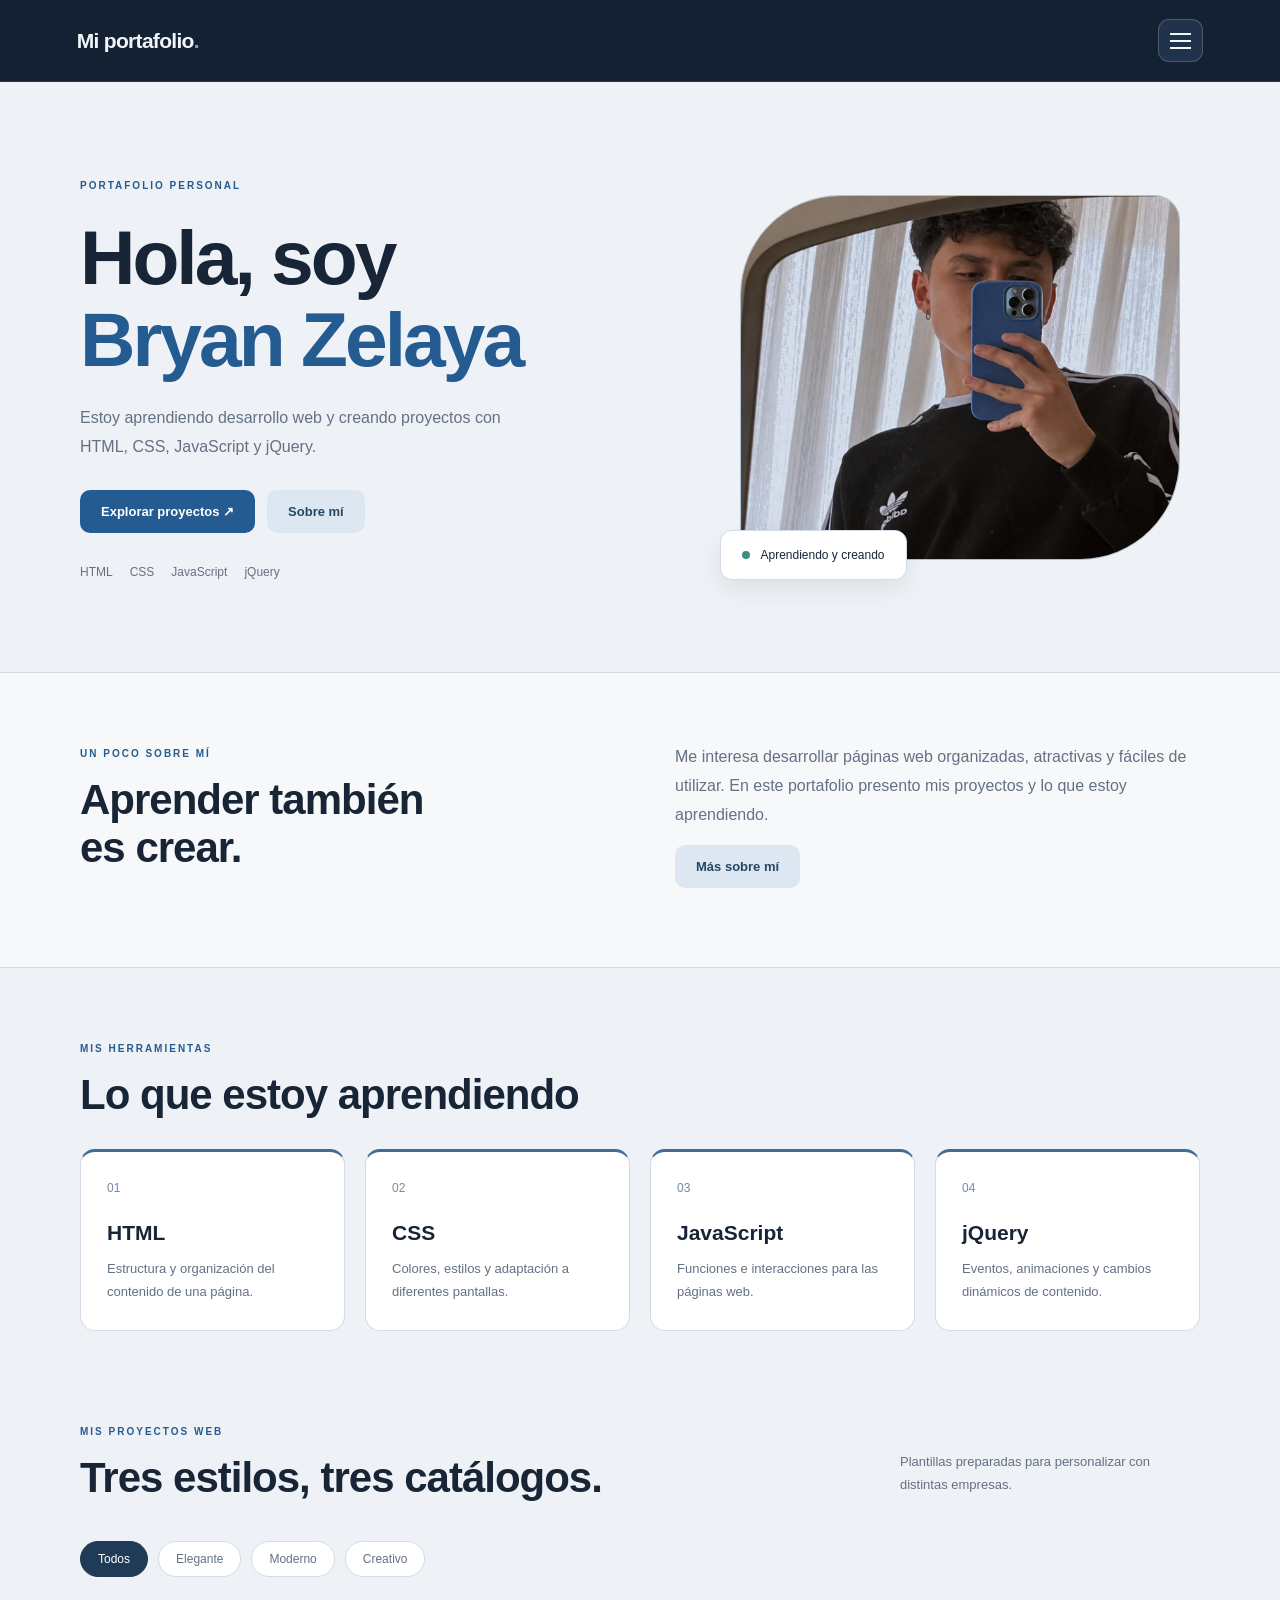
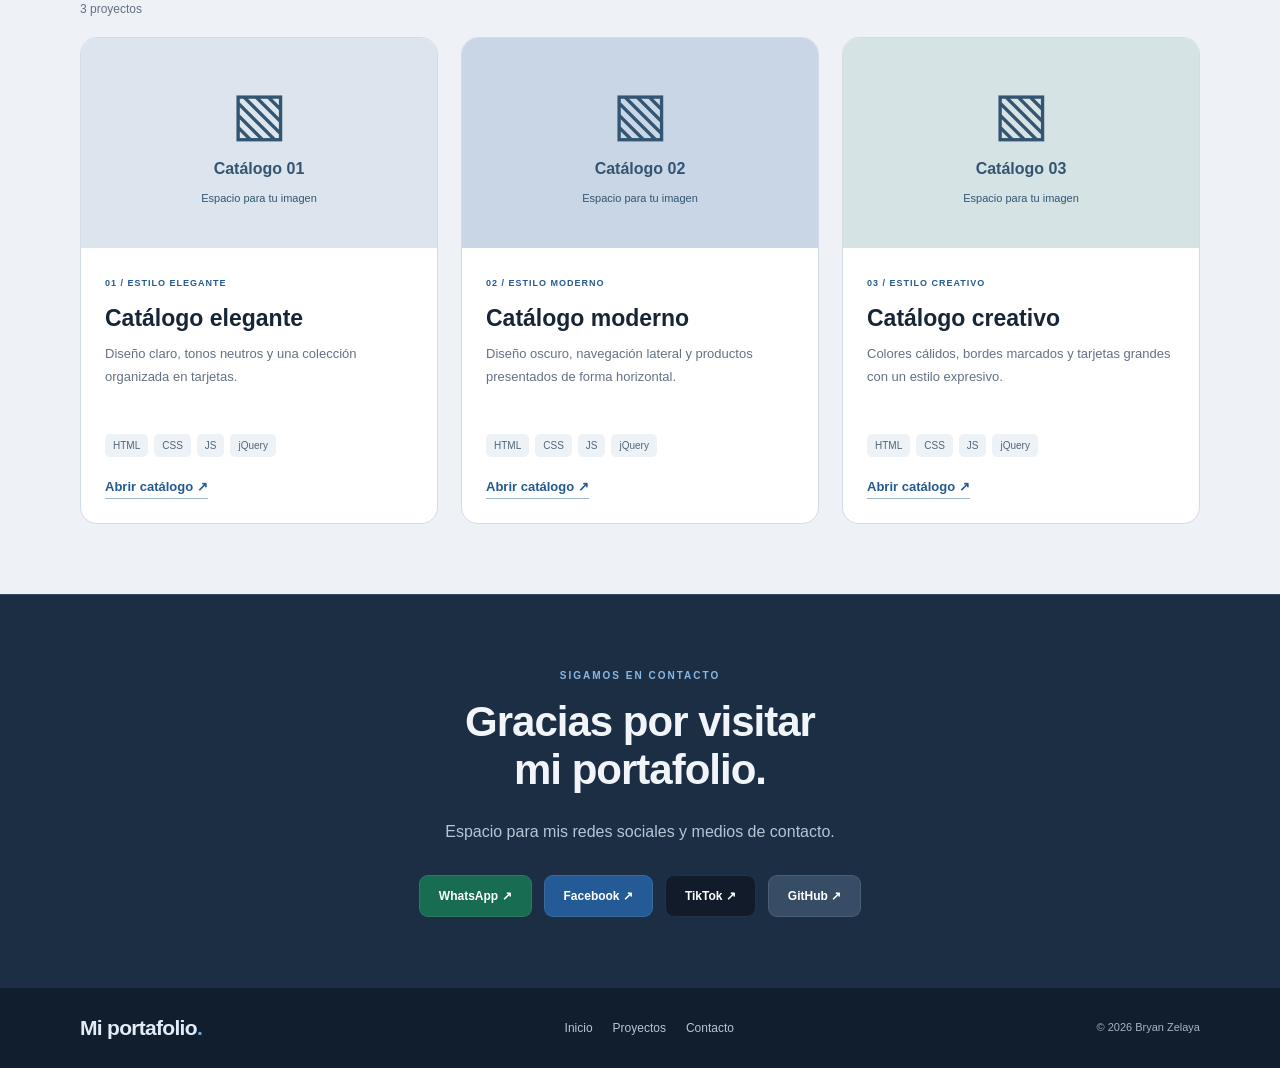
==== index.html @ aa8b9419 "Add files via upload" ====
<!DOCTYPE html>
<html lang="es">
<head>
  <meta charset="UTF-8">
  <meta name="viewport" content="width=device-width, initial-scale=1.0">
  <meta name="description" content="Portafolio personal y proyectos de desarrollo web">
  <title>Mi portafolio</title>

  <link rel="stylesheet" href="style.css">

  <script defer src="https://code.jquery.com/jquery-3.7.1.min.js"></script>
  <script defer src="script.js"></script>
</head>
<body>

  <header class="cabecera">
    <a href="#inicio" class="marca">Mi portafolio<span>.</span></a>

    <button
      id="boton-menu"
      class="boton-menu"
      type="button"
      aria-label="Abrir menú"
      aria-controls="menu"
      aria-expanded="false">
      <span></span>
      <span></span>
      <span></span>
    </button>

    <nav id="menu" class="menu" aria-label="Navegación principal">
      <a href="#inicio">Inicio</a>
      <a href="#sobre-mi">Sobre mí</a>
      <a href="#habilidades">Habilidades</a>
      <a href="#proyectos">Proyectos</a>
      <a href="#contacto">Contacto</a>
    </nav>
  </header>

  <main>

    <section id="inicio" class="contenedor portada">
      <div class="presentacion">
        <span class="etiqueta">PORTAFOLIO PERSONAL</span>

        <h1>Hola, soy<br><span>Bryan Zelaya</span></h1>

        <p>
          Estoy aprendiendo desarrollo web y creando proyectos
          con HTML, CSS, JavaScript y jQuery.
        </p>

        <div class="acciones">
          <a href="#proyectos" class="boton principal">
            Explorar proyectos ↗
          </a>
          <a href="#sobre-mi" class="boton secundario">
            Sobre mí
          </a>
        </div>

        <div class="tecnologias">
          <span>HTML</span>
          <span>CSS</span>
          <span>JavaScript</span>
          <span>jQuery</span>
        </div>
      </div>

      <div class="perfil">
        <div class="marco-foto">
          <img
            src="img/perfil.jpg"
            alt="Fotografía de presentación"
            data-respaldo="Tu fotografía">
        </div>

        <div class="nota-perfil">
          <span class="punto"></span>
          Aprendiendo y creando
        </div>
      </div>
    </section>

    <section id="sobre-mi" class="seccion franja">
      <div class="contenedor sobre-mi">
        <div>
          <span class="etiqueta">UN POCO SOBRE MÍ</span>
          <h2>Aprender también<br>es crear.</h2>
        </div>

        <div>
          <p>
            Me interesa desarrollar páginas web organizadas,
            atractivas y fáciles de utilizar. En este portafolio
            presento mis proyectos y lo que estoy aprendiendo.
          </p>

          <button
            id="boton-info"
            class="boton secundario"
            type="button"
            aria-controls="informacion-extra"
            aria-expanded="false">
            Más sobre mí
          </button>

          <div id="informacion-extra">
            <p>
              Mi objetivo es mejorar mis habilidades de programación,
              practicar con distintos diseños y aplicar mis conocimientos
              en proyectos que pueda seguir personalizando.
            </p>
          </div>
        </div>
      </div>
    </section>

    <section id="habilidades" class="contenedor seccion">
      <span class="etiqueta">MIS HERRAMIENTAS</span>
      <h2>Lo que estoy aprendiendo</h2>

      <div class="habilidades">
        <article class="habilidad">
          <span class="numero">01</span>
          <h3>HTML</h3>
          <p>Estructura y organización del contenido de una página.</p>
        </article>

        <article class="habilidad">
          <span class="numero">02</span>
          <h3>CSS</h3>
          <p>Colores, estilos y adaptación a diferentes pantallas.</p>
        </article>

        <article class="habilidad">
          <span class="numero">03</span>
          <h3>JavaScript</h3>
          <p>Funciones e interacciones para las páginas web.</p>
        </article>

        <article class="habilidad">
          <span class="numero">04</span>
          <h3>jQuery</h3>
          <p>Eventos, animaciones y cambios dinámicos de contenido.</p>
        </article>
      </div>
    </section>

    <section id="proyectos" class="contenedor seccion proyectos-seccion">
      <div class="titulo-proyectos">
        <div>
          <span class="etiqueta">MIS PROYECTOS WEB</span>
          <h2>Tres estilos, tres catálogos.</h2>
        </div>
        <p>
          Plantillas preparadas para personalizar con distintas empresas.
        </p>
      </div>

      <div class="filtros" role="group" aria-label="Filtrar proyectos">
        <button class="filtro activo" type="button"
          data-filtro="todos" aria-pressed="true">
          Todos
        </button>

        <button class="filtro" type="button"
          data-filtro="elegante" aria-pressed="false">
          Elegante
        </button>

        <button class="filtro" type="button"
          data-filtro="moderno" aria-pressed="false">
          Moderno
        </button>

        <button class="filtro" type="button"
          data-filtro="creativo" aria-pressed="false">
          Creativo
        </button>
      </div>

      <p id="contador" class="contador" aria-live="polite">
        3 proyectos
      </p>

      <div class="proyectos">

        <article class="proyecto"
          data-estilo="elegante" data-color="#eee4d7">

          <a href="catalogo1/index.html"
            class="imagen-proyecto tono-1"
            aria-label="Abrir catálogo 1, estilo elegante">
            <img
              src="img/catalogo1.jpg"
              alt="Vista previa del catálogo elegante"
              data-respaldo="Catálogo 01"
              loading="lazy">
          </a>

          <div class="proyecto-info">
            <span class="estado">01 / ESTILO ELEGANTE</span>
            <h3>Catálogo elegante</h3>

            <p>
              Diseño claro, tonos neutros y una colección
              organizada en tarjetas.
            </p>

            <div class="etiquetas-proyecto">
              <span>HTML</span>
              <span>CSS</span>
              <span>JS</span>
              <span>jQuery</span>
            </div>

            <a href="catalogo1/index.html" class="enlace-proyecto">
              Abrir catálogo ↗
            </a>
          </div>
        </article>

        <article class="proyecto"
          data-estilo="moderno" data-color="#e0e6f4">

          <a href="catalogo2/index.html"
            class="imagen-proyecto tono-2"
            aria-label="Abrir catálogo 2, estilo moderno">
            <img
              src="img/catalogo2.jpg"
              alt="Vista previa del catálogo moderno"
              data-respaldo="Catálogo 02"
              loading="lazy">
          </a>

          <div class="proyecto-info">
            <span class="estado">02 / ESTILO MODERNO</span>
            <h3>Catálogo moderno</h3>

            <p>
              Diseño oscuro, navegación lateral y productos
              presentados de forma horizontal.
            </p>

            <div class="etiquetas-proyecto">
              <span>HTML</span>
              <span>CSS</span>
              <span>JS</span>
              <span>jQuery</span>
            </div>

            <a href="catalogo2/index.html" class="enlace-proyecto">
              Abrir catálogo ↗
            </a>
          </div>
        </article>

        <article class="proyecto"
          data-estilo="creativo" data-color="#f4dfe7">

          <a href="catalogo3/index.html"
            class="imagen-proyecto tono-3"
            aria-label="Abrir catálogo 3, estilo creativo">
            <img
              src="img/catalogo3.jpg"
              alt="Vista previa del catálogo creativo"
              data-respaldo="Catálogo 03"
              loading="lazy">
          </a>

          <div class="proyecto-info">
            <span class="estado">03 / ESTILO CREATIVO</span>
            <h3>Catálogo creativo</h3>

            <p>
              Colores cálidos, bordes marcados y tarjetas
              grandes con un estilo expresivo.
            </p>

            <div class="etiquetas-proyecto">
              <span>HTML</span>
              <span>CSS</span>
              <span>JS</span>
              <span>jQuery</span>
            </div>

            <a href="catalogo3/index.html" class="enlace-proyecto">
              Abrir catálogo ↗
            </a>
          </div>
        </article>

      </div>
    </section>

    <section id="contacto" class="seccion contacto">
      <div class="contenedor">
        <span class="etiqueta">SIGAMOS EN CONTACTO</span>
        <h2>Gracias por visitar<br>mi portafolio.</h2>
        <p>Espacio para mis redes sociales y medios de contacto.</p>

        <div class="redes">
          <button class="red whatsapp" type="button" data-red="whatsapp">
            WhatsApp ↗
          </button>

          <button class="red facebook" type="button" data-red="facebook">
            Facebook ↗
          </button>

          <button class="red tiktok" type="button" data-red="tiktok">
            TikTok ↗
          </button>

          <button class="red github" type="button" data-red="github">
            GitHub ↗
          </button>
        </div>
      </div>
    </section>

  </main>

  <footer>
    <div class="contenedor footer-contenido">
      <a href="#inicio" class="marca">Mi portafolio<span>.</span></a>

      <nav class="footer-enlaces" aria-label="Navegación del pie de página">
        <a href="#inicio">Inicio</a>
        <a href="#proyectos">Proyectos</a>
        <a href="#contacto">Contacto</a>
      </nav>

      <p>© <span id="anio"></span> Bryan Zelaya</p>
    </div>
  </footer>

  <div id="aviso" class="aviso" role="status"></div>

</body>
</html>
---- style.css ----
:root {
  --fondo: #eef1f5;
  --texto: #182537;
  --suave: #647184;
  --principal: #245b91;
  --acento: #dde7f1;
  --borde: #d3dce6;
}

* {
  box-sizing: border-box;
}

[hidden] {
  display: none !important;
}

html {
  scroll-behavior: smooth;
  scroll-padding-top: 100px;
}

body {
  margin: 0;
  background-color: var(--fondo);
  color: var(--texto);
  font-family: Arial, Helvetica, sans-serif;
  transition: background-color 0.45s;
}

a {
  color: inherit;
  text-decoration: none;
}

button {
  font: inherit;
  cursor: pointer;
}

a:focus-visible,
button:focus-visible {
  outline: 3px solid #5c94c9;
  outline-offset: 5px;
}

.contenedor {
  width: min(1120px, 88%);
  margin: auto;
}

/* CABECERA */

.cabecera {
  position: sticky;
  top: 0;
  z-index: 20;
  display: flex;
  align-items: center;
  justify-content: space-between;
  padding: 19px 6%;
  border-bottom: 1px solid #ffffff18;
  background: #142133;
  color: #f1f5fa;
}

.marca {
  font-size: 21px;
  font-weight: 800;
  letter-spacing: -0.7px;
}

.marca span {
  color: #6ba6db;
}

.boton-menu {
  display: flex;
  flex-direction: column;
  justify-content: center;
  gap: 5px;
  width: 45px;
  height: 43px;
  padding: 11px;
  border: 1px solid #ffffff30;
  border-radius: 11px;
  background: #20334b;
}

.boton-menu span {
  width: 100%;
  height: 2px;
  background: #f1f5fa;
  transition: transform 0.2s, opacity 0.2s;
}

.boton-menu.abierto span:nth-child(1) {
  transform: translateY(7px) rotate(45deg);
}

.boton-menu.abierto span:nth-child(2) {
  opacity: 0;
}

.boton-menu.abierto span:nth-child(3) {
  transform: translateY(-7px) rotate(-45deg);
}

.menu {
  position: absolute;
  top: calc(100% + 8px);
  right: 6%;
  display: none;
  width: min(280px, 88vw);
  padding: 12px;
  border: 1px solid #34475e;
  border-radius: 15px;
  background: #192b41;
  box-shadow: 0 15px 35px #10203330;
}

.menu a {
  display: block;
  padding: 13px 15px;
  border-radius: 8px;
  color: #e4edf7;
  font-size: 14px;
}

.menu a:hover {
  background: #2a435f;
}

/* PRESENTACIÓN */

.portada {
  display: grid;
  grid-template-columns: 1.2fr 1fr;
  align-items: center;
  gap: 65px;
  min-height: 590px;
  padding-top: 70px;
  padding-bottom: 70px;
}

.etiqueta {
  color: var(--principal);
  font-size: 10px;
  font-weight: bold;
  letter-spacing: 2px;
}

h1 {
  margin: 24px 0;
  font-size: clamp(46px, 6vw, 78px);
  line-height: 1.06;
  letter-spacing: -3px;
}

h1 span {
  color: var(--principal);
}

h2 {
  margin: 15px 0 24px;
  font-size: clamp(29px, 3.5vw, 42px);
  line-height: 1.15;
  letter-spacing: -1px;
}

p {
  color: var(--suave);
  line-height: 1.8;
}

.presentacion > p {
  max-width: 440px;
  margin-bottom: 28px;
}

.acciones {
  display: flex;
  flex-wrap: wrap;
  gap: 12px;
}

.boton {
  display: inline-flex;
  justify-content: center;
  padding: 14px 21px;
  border: 0;
  border-radius: 10px;
  font-size: 13px;
  font-weight: bold;
  transition: transform 0.2s, background-color 0.2s;
}

.boton:hover {
  transform: translateY(-3px);
}

.principal {
  background: var(--principal);
  color: white;
}

.principal:hover {
  background: #194976;
}

.secundario {
  background: var(--acento);
  color: #244765;
}

.secundario:hover {
  background: #ccdbea;
}

.tecnologias {
  display: flex;
  flex-wrap: wrap;
  gap: 17px;
  margin-top: 32px;
  color: var(--suave);
  font-size: 12px;
}

.perfil {
  position: relative;
  padding: 20px;
}

.marco-foto {
  height: 365px;
  overflow: hidden;
  border: 1px solid #aebfd0;
  border-radius: 100px 25px 100px 25px;
  background: linear-gradient(145deg, #233b56, #426b8d);
}

.marco-foto > img {
  display: block;
  width: 100%;
  height: 100%;
  object-fit: cover;
}

.reemplazo-imagen {
  display: flex;
  flex-direction: column;
  align-items: center;
  justify-content: center;
  gap: 12px;
  width: 100%;
  height: 100%;
  padding: 25px;
  color: #335571;
  text-align: center;
}

.marco-foto .reemplazo-imagen {
  color: #e5eff9;
}

.reemplazo-imagen > span {
  font-size: 60px;
}

.reemplazo-imagen small {
  font-size: 11px;
  line-height: 1.6;
}

.nota-perfil {
  position: absolute;
  bottom: 0;
  left: 0;
  display: flex;
  align-items: center;
  gap: 10px;
  padding: 17px 21px;
  border: 1px solid var(--borde);
  border-radius: 12px;
  background: white;
  box-shadow: 0 10px 25px #14213312;
  font-size: 12px;
}

.punto {
  width: 8px;
  height: 8px;
  border-radius: 50%;
  background: #3d8d80;
}

/* SOBRE MÍ */

.seccion {
  padding-top: 70px;
  padding-bottom: 70px;
}

.franja {
  border-top: 1px solid var(--borde);
  border-bottom: 1px solid var(--borde);
  background: #ffffff90;
}

.sobre-mi {
  display: grid;
  grid-template-columns: 1fr 1fr;
  gap: 70px;
}

.sobre-mi p {
  margin-top: 0;
}

#informacion-extra {
  display: none;
}

/* HABILIDADES */

.habilidades {
  display: grid;
  grid-template-columns: repeat(4, minmax(0, 1fr));
  gap: 20px;
  margin-top: 30px;
}

.habilidad {
  padding: 26px;
  border: 1px solid var(--borde);
  border-top: 3px solid #426c92;
  border-radius: 15px;
  background: white;
}

.numero {
  color: #728ba3;
  font-size: 12px;
}

.habilidad h3 {
  margin: 25px 0 12px;
  font-size: 21px;
}

.habilidad p {
  margin: 0;
  font-size: 13px;
}

/* PROYECTOS */

.proyectos-seccion {
  padding-top: 20px;
}

.titulo-proyectos {
  display: flex;
  align-items: center;
  justify-content: space-between;
  gap: 25px;
}

.titulo-proyectos > p {
  max-width: 300px;
  font-size: 13px;
}

.filtros {
  display: flex;
  flex-wrap: wrap;
  gap: 10px;
  margin-top: 15px;
}

.filtro {
  padding: 10px 17px;
  border: 1px solid var(--borde);
  border-radius: 25px;
  background: white;
  color: var(--suave);
  font-size: 12px;
}

.filtro.activo {
  border-color: #203b57;
  background: #203b57;
  color: white;
}

.contador {
  margin: 22px 0 16px;
  font-size: 12px;
}

.proyectos {
  display: grid;
  grid-template-columns: repeat(3, minmax(0, 1fr));
  gap: 23px;
}

.proyecto {
  overflow: hidden;
  border: 1px solid var(--borde);
  border-radius: 17px;
  background: white;
  transition: transform 0.25s, box-shadow 0.25s;
}

.proyecto:hover,
.proyecto:focus-within {
  transform: translateY(-6px);
  box-shadow: 0 15px 30px #14213318;
}

.imagen-proyecto {
  display: block;
  height: 210px;
  overflow: hidden;
}

.imagen-proyecto > img {
  display: block;
  width: 100%;
  height: 100%;
  object-fit: cover;
  transition: transform 0.3s;
}

.imagen-proyecto:hover > img {
  transform: scale(1.04);
}

.tono-1 {
  background: #dce5ed;
}

.tono-2 {
  background: #c8d6e6;
}

.tono-3 {
  background: #d5e3e5;
}

.proyecto-info {
  padding: 24px;
}

.estado {
  color: var(--principal);
  font-size: 9px;
  font-weight: bold;
  letter-spacing: 1px;
}

.proyecto h3 {
  margin: 15px 0 10px;
  font-size: 23px;
}

.proyecto-info > p {
  min-height: 72px;
  margin: 0;
  font-size: 13px;
}

.etiquetas-proyecto {
  display: flex;
  flex-wrap: wrap;
  gap: 6px;
  margin: 20px 0;
}

.etiquetas-proyecto span {
  padding: 6px 8px;
  border-radius: 5px;
  background: #edf2f7;
  color: #50677d;
  font-size: 10px;
}

.enlace-proyecto {
  display: inline-block;
  padding-bottom: 4px;
  border-bottom: 1px solid #9cb7cf;
  color: var(--principal);
  font-size: 13px;
  font-weight: bold;
}

/* CONTACTO */

.contacto {
  border-top: 1px solid #34485f;
  background: #1b2e44;
  color: #f1f5fa;
  text-align: center;
}

.contacto .etiqueta {
  color: #8ab8e3;
}

.contacto p {
  color: #b6c5d5;
}

.redes {
  display: flex;
  flex-wrap: wrap;
  justify-content: center;
  gap: 12px;
  margin-top: 28px;
}

.red {
  padding: 13px 19px;
  border: 1px solid #ffffff18;
  border-radius: 9px;
  color: white;
  font-size: 12px;
  font-weight: bold;
  transition: transform 0.2s, filter 0.2s;
}

.red:hover {
  transform: translateY(-3px);
  filter: brightness(1.15);
}

.whatsapp {
  background: #176c52;
}

.facebook {
  background: #245a96;
}

.tiktok {
  background: #111b29;
}

.github {
  background: #374d65;
}

/* FOOTER */

footer {
  padding: 28px 0;
  border-top: 1px solid #ffffff12;
  background: #111e2e;
  color: #e3ecf6;
}

.footer-contenido {
  display: flex;
  align-items: center;
  justify-content: space-between;
  gap: 25px;
}

.footer-enlaces {
  display: flex;
  flex-wrap: wrap;
  gap: 20px;
  color: #b6c5d5;
  font-size: 12px;
}

footer p {
  margin: 0;
  color: #a4b5c8;
  font-size: 11px;
}

/* AVISOS */

.aviso {
  position: fixed;
  bottom: 25px;
  left: 50%;
  z-index: 40;
  display: none;
  width: max-content;
  max-width: 90%;
  padding: 16px 22px;
  border: 1px solid #49647f;
  border-radius: 12px;
  background: #192e45;
  color: white;
  font-size: 13px;
  text-align: center;
  transform: translateX(-50%);
}

/* ADAPTACIÓN A PANTALLAS */

@media (max-width: 900px) {
  .portada {
    gap: 25px;
  }

  .habilidades,
  .proyectos {
    grid-template-columns: repeat(2, minmax(0, 1fr));
  }

  .sobre-mi {
    gap: 35px;
  }

  .footer-contenido {
    flex-wrap: wrap;
  }
}

@media (max-width: 600px) {
  .portada,
  .sobre-mi,
  .proyectos {
    grid-template-columns: 1fr;
  }

  .portada {
    padding-top: 45px;
    padding-bottom: 45px;
    gap: 35px;
  }

  h1 {
    letter-spacing: -2px;
  }

  .perfil {
    width: 100%;
    max-width: 400px;
    margin: auto;
  }

  .marco-foto {
    height: 320px;
  }

  .seccion {
    padding-top: 45px;
    padding-bottom: 45px;
  }

  .titulo-proyectos {
    display: block;
  }

  .habilidades {
    gap: 12px;
  }

  .habilidad {
    padding: 20px;
  }

  .footer-contenido {
    flex-direction: column;
    text-align: center;
  }
}

@media (prefers-reduced-motion: reduce) {
  html {
    scroll-behavior: auto;
  }

  * {
    transition: none !important;
  }
}
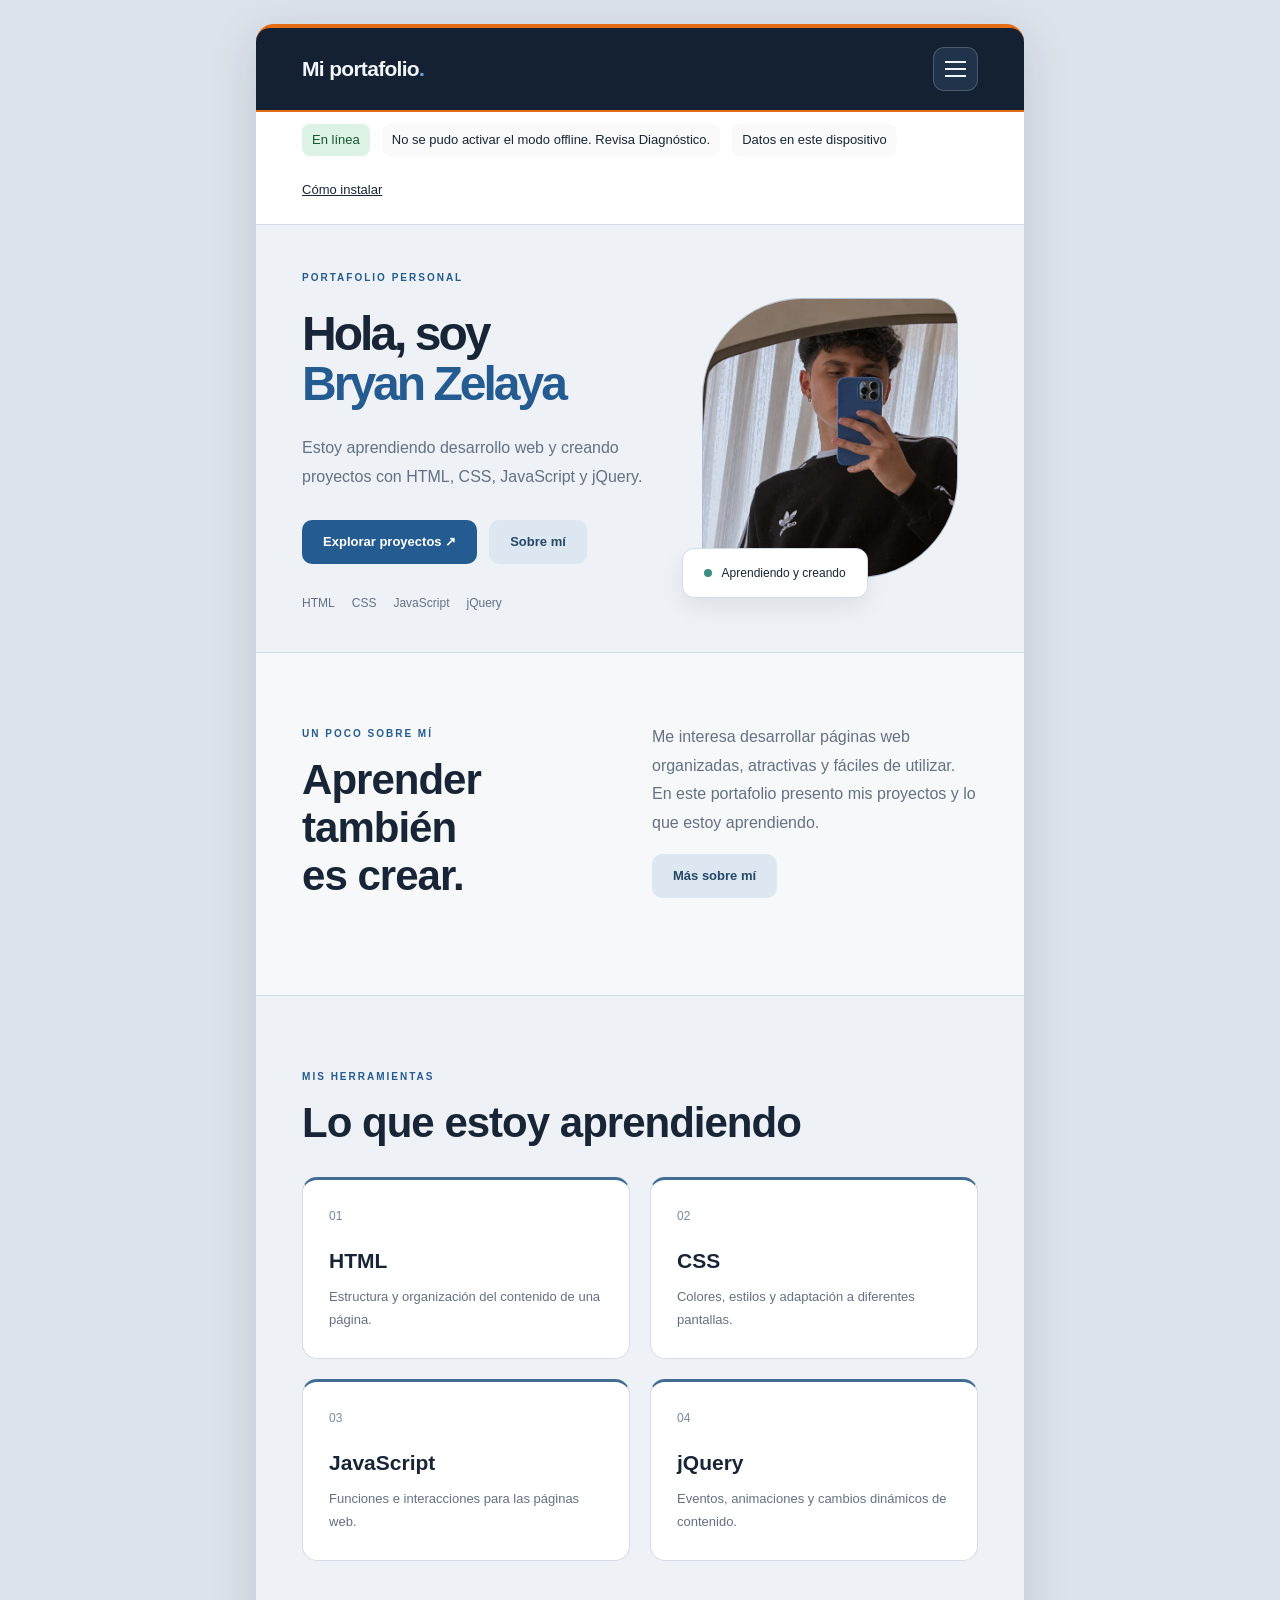
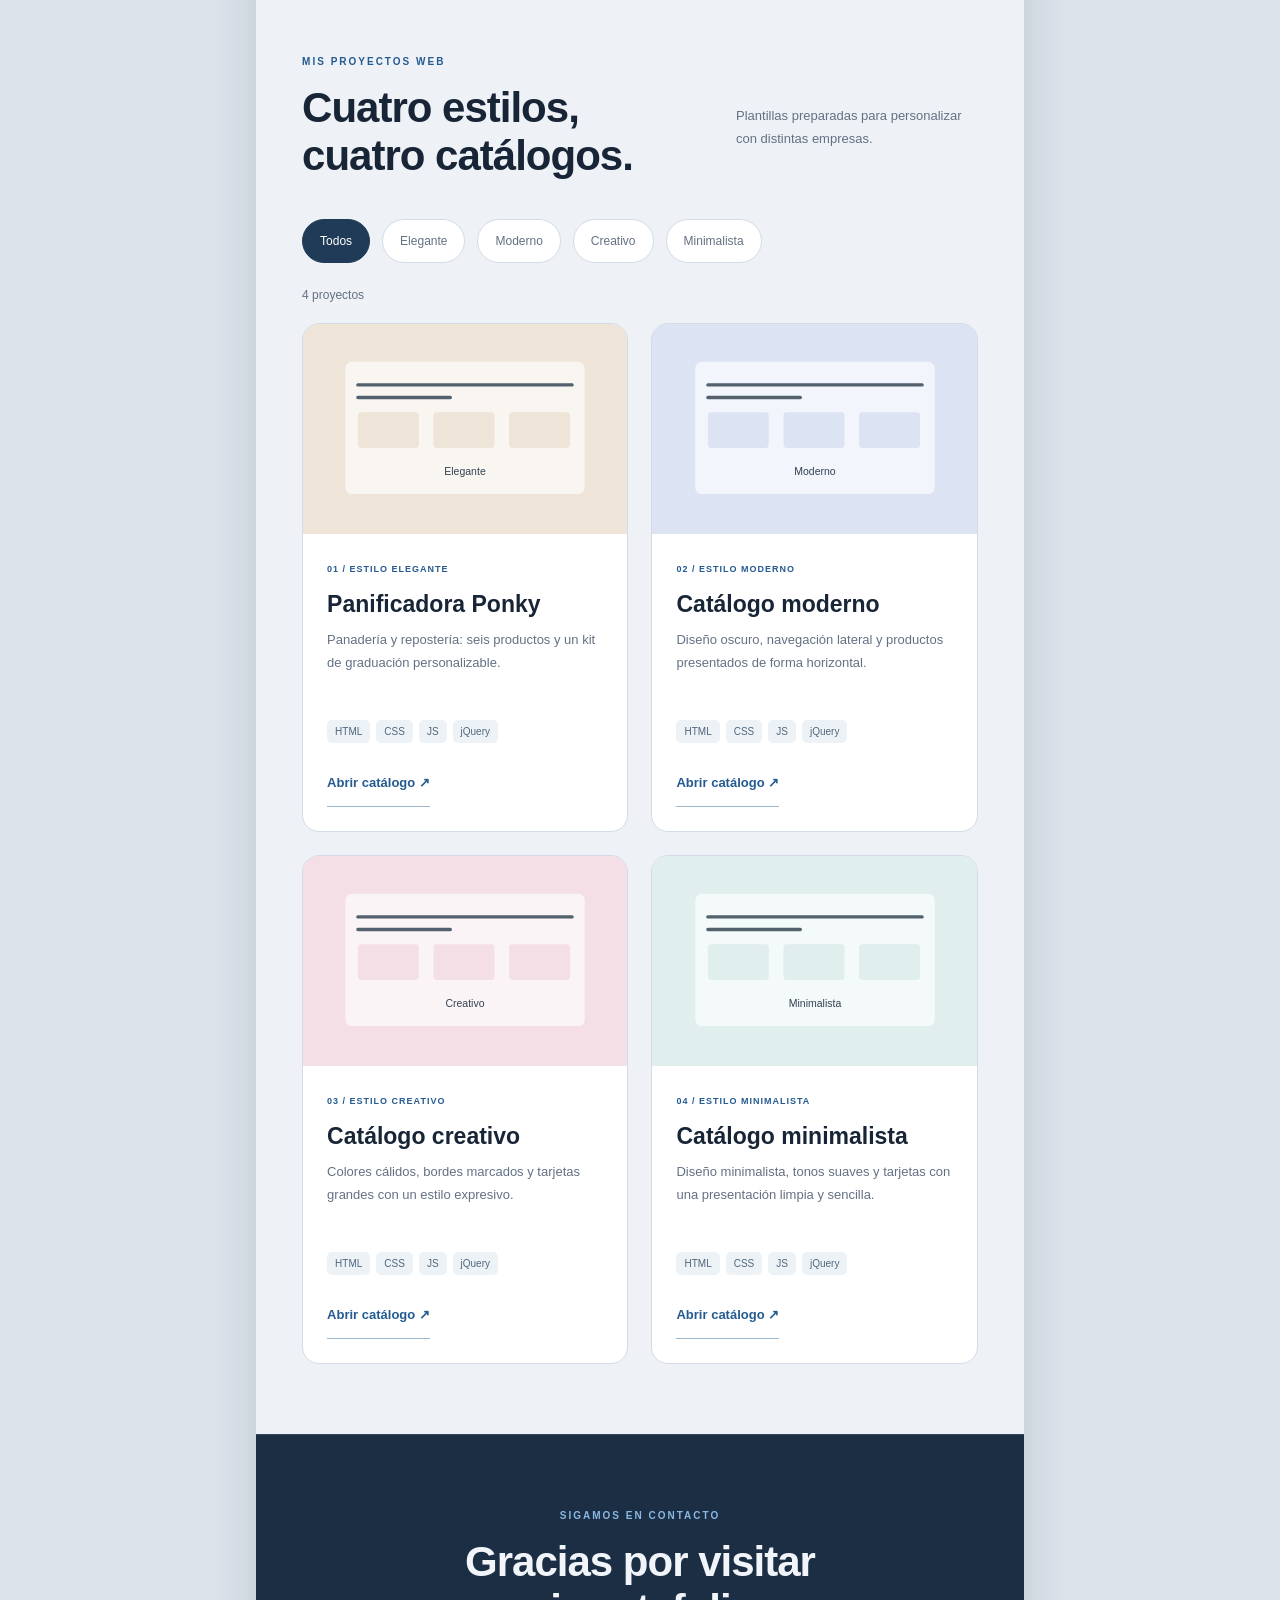
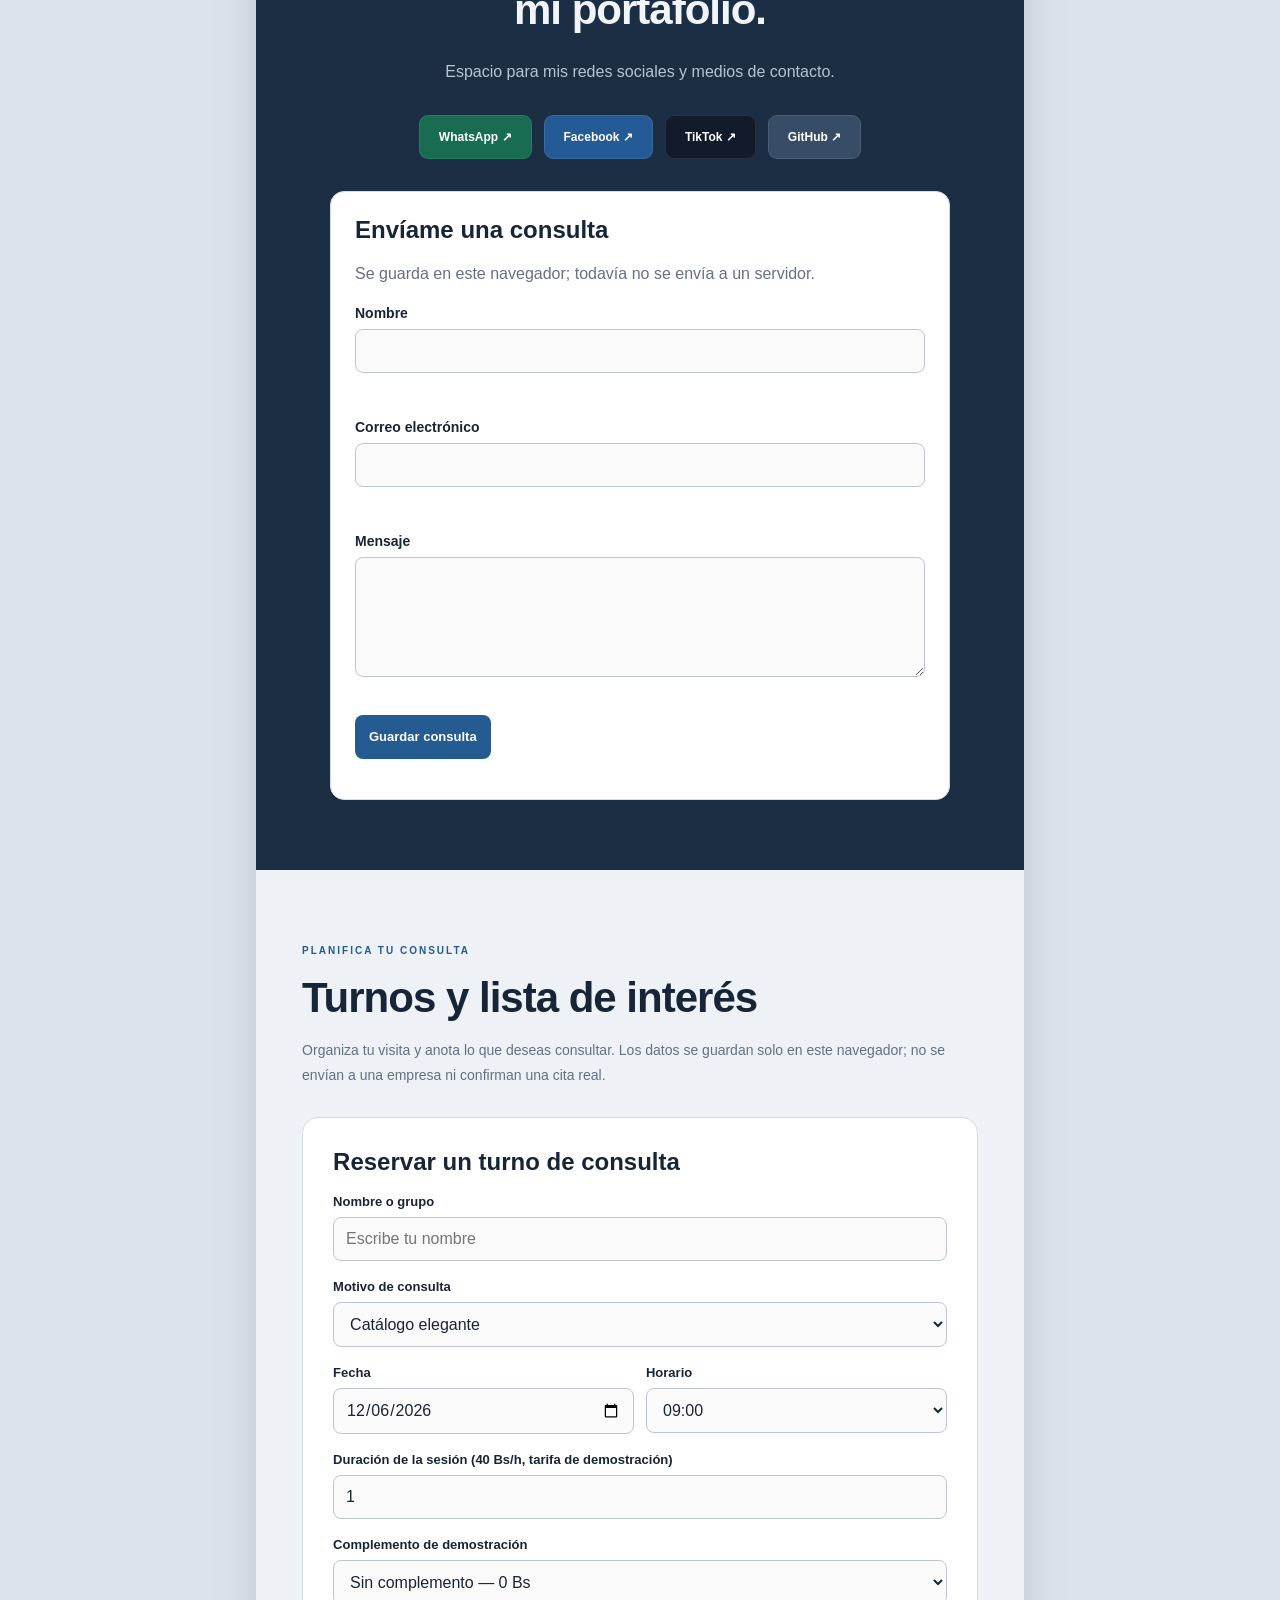
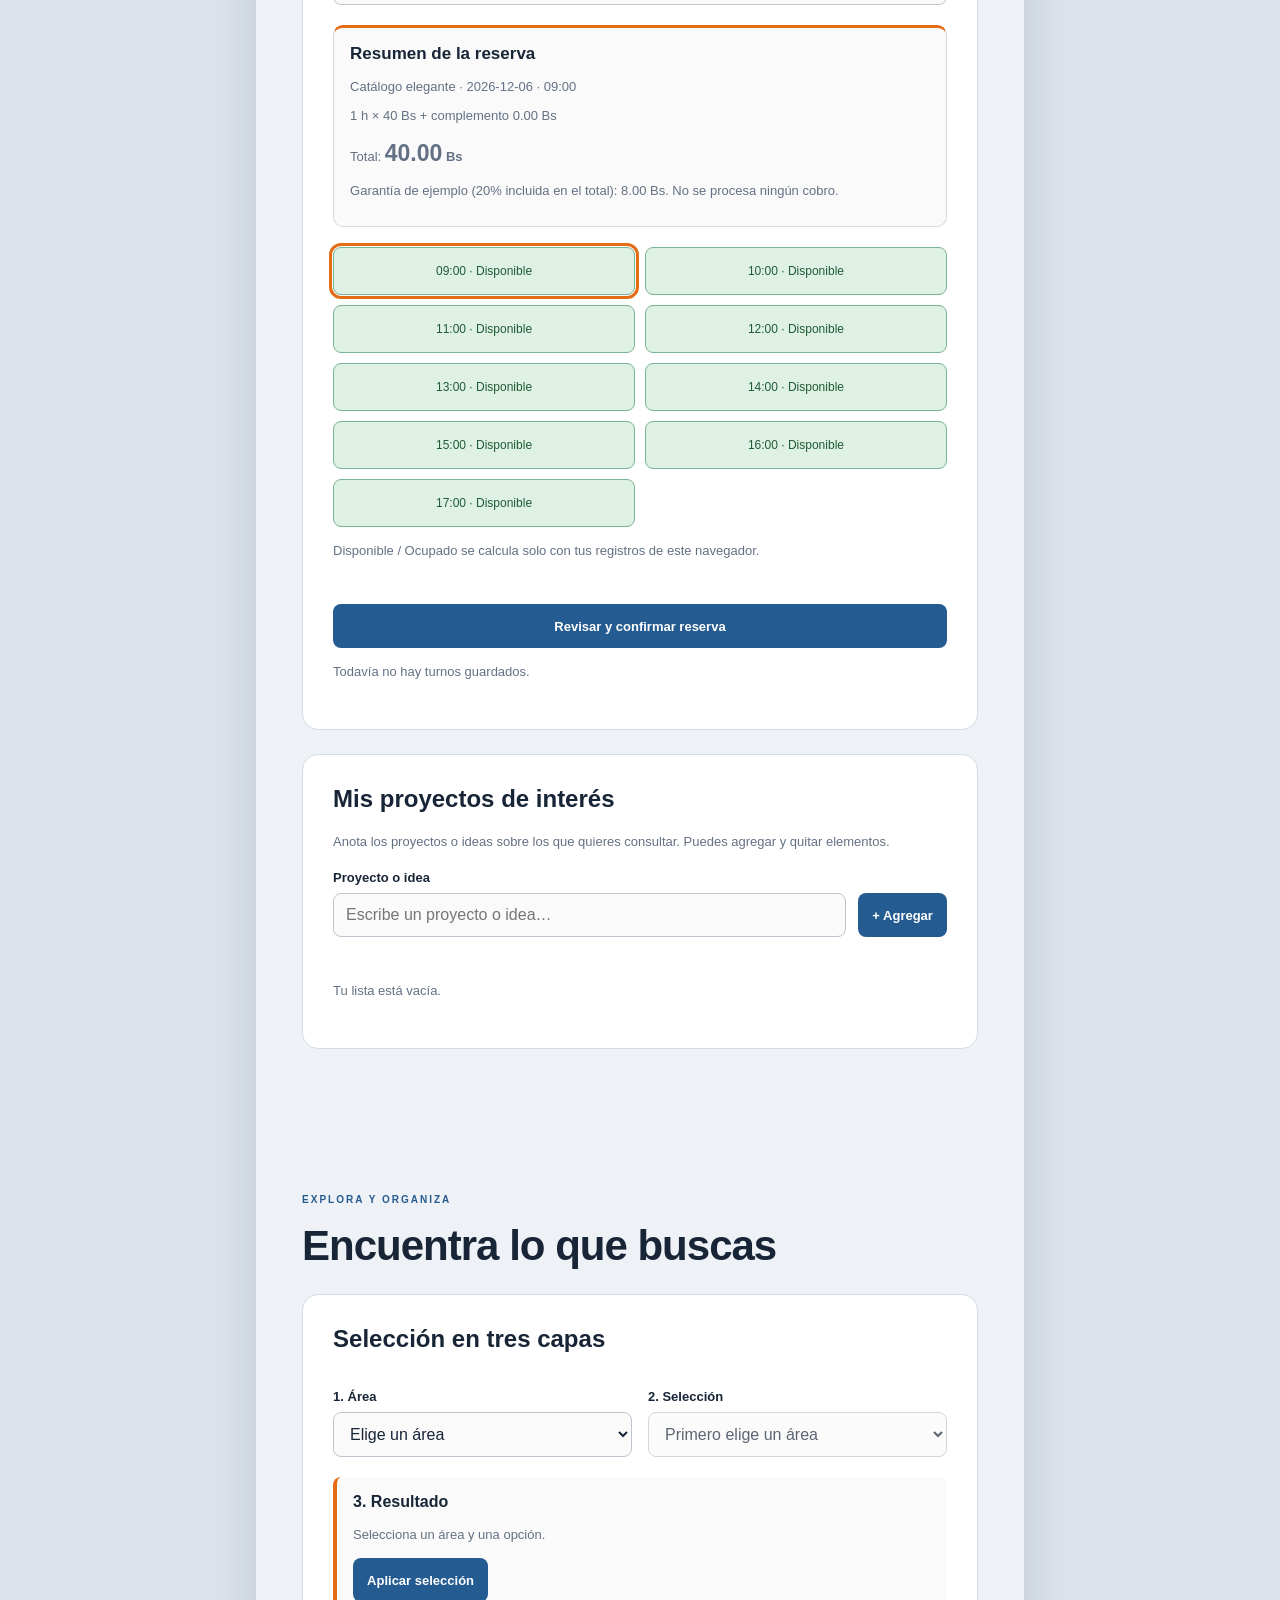
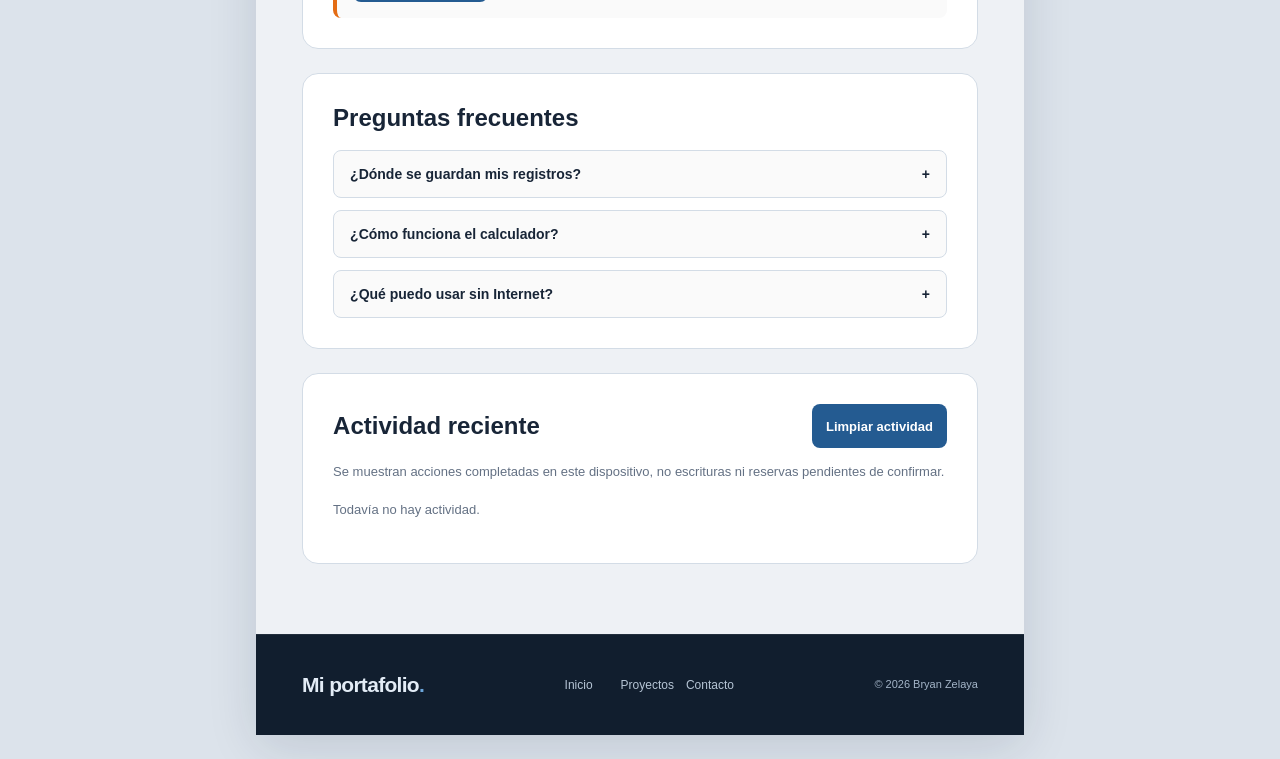
==== commit 80084ba2: "Add files via upload" ====
--- a/index.html
+++ b/index.html
@@ -1,342 +1,407 @@
-<!DOCTYPE html>
-<html lang="es">
-<head>
-  <meta charset="UTF-8">
-  <meta name="viewport" content="width=device-width, initial-scale=1.0">
-  <meta name="description" content="Portafolio personal y proyectos de desarrollo web">
-  <title>Mi portafolio</title>
-
-  <link rel="stylesheet" href="style.css">
-
-  <script defer src="https://code.jquery.com/jquery-3.7.1.min.js"></script>
-  <script defer src="script.js"></script>
-</head>
-<body>
-
-  <header class="cabecera">
-    <a href="#inicio" class="marca">Mi portafolio<span>.</span></a>
-
-    <button
-      id="boton-menu"
-      class="boton-menu"
-      type="button"
-      aria-label="Abrir menú"
-      aria-controls="menu"
-      aria-expanded="false">
-      <span></span>
-      <span></span>
-      <span></span>
-    </button>
-
-    <nav id="menu" class="menu" aria-label="Navegación principal">
-      <a href="#inicio">Inicio</a>
-      <a href="#sobre-mi">Sobre mí</a>
-      <a href="#habilidades">Habilidades</a>
-      <a href="#proyectos">Proyectos</a>
-      <a href="#contacto">Contacto</a>
-    </nav>
-  </header>
-
-  <main>
-
-    <section id="inicio" class="contenedor portada">
-      <div class="presentacion">
-        <span class="etiqueta">PORTAFOLIO PERSONAL</span>
-
-        <h1>Hola, soy<br><span>Bryan Zelaya</span></h1>
-
-        <p>
-          Estoy aprendiendo desarrollo web y creando proyectos
-          con HTML, CSS, JavaScript y jQuery.
-        </p>
-
-        <div class="acciones">
-          <a href="#proyectos" class="boton principal">
-            Explorar proyectos ↗
-          </a>
-          <a href="#sobre-mi" class="boton secundario">
-            Sobre mí
-          </a>
-        </div>
-
-        <div class="tecnologias">
-          <span>HTML</span>
-          <span>CSS</span>
-          <span>JavaScript</span>
-          <span>jQuery</span>
-        </div>
-      </div>
-
-      <div class="perfil">
-        <div class="marco-foto">
-          <img
-            src="img/perfil.jpg"
-            alt="Fotografía de presentación"
-            data-respaldo="Tu fotografía">
-        </div>
-
-        <div class="nota-perfil">
-          <span class="punto"></span>
-          Aprendiendo y creando
-        </div>
-      </div>
-    </section>
-
-    <section id="sobre-mi" class="seccion franja">
-      <div class="contenedor sobre-mi">
-        <div>
-          <span class="etiqueta">UN POCO SOBRE MÍ</span>
-          <h2>Aprender también<br>es crear.</h2>
-        </div>
-
-        <div>
-          <p>
-            Me interesa desarrollar páginas web organizadas,
-            atractivas y fáciles de utilizar. En este portafolio
-            presento mis proyectos y lo que estoy aprendiendo.
-          </p>
-
-          <button
-            id="boton-info"
-            class="boton secundario"
-            type="button"
-            aria-controls="informacion-extra"
-            aria-expanded="false">
-            Más sobre mí
-          </button>
-
-          <div id="informacion-extra">
-            <p>
-              Mi objetivo es mejorar mis habilidades de programación,
-              practicar con distintos diseños y aplicar mis conocimientos
-              en proyectos que pueda seguir personalizando.
-            </p>
-          </div>
-        </div>
-      </div>
-    </section>
-
-    <section id="habilidades" class="contenedor seccion">
-      <span class="etiqueta">MIS HERRAMIENTAS</span>
-      <h2>Lo que estoy aprendiendo</h2>
-
-      <div class="habilidades">
-        <article class="habilidad">
-          <span class="numero">01</span>
-          <h3>HTML</h3>
-          <p>Estructura y organización del contenido de una página.</p>
-        </article>
-
-        <article class="habilidad">
-          <span class="numero">02</span>
-          <h3>CSS</h3>
-          <p>Colores, estilos y adaptación a diferentes pantallas.</p>
-        </article>
-
-        <article class="habilidad">
-          <span class="numero">03</span>
-          <h3>JavaScript</h3>
-          <p>Funciones e interacciones para las páginas web.</p>
-        </article>
-
-        <article class="habilidad">
-          <span class="numero">04</span>
-          <h3>jQuery</h3>
-          <p>Eventos, animaciones y cambios dinámicos de contenido.</p>
-        </article>
-      </div>
-    </section>
-
-    <section id="proyectos" class="contenedor seccion proyectos-seccion">
-      <div class="titulo-proyectos">
-        <div>
-          <span class="etiqueta">MIS PROYECTOS WEB</span>
-          <h2>Tres estilos, tres catálogos.</h2>
-        </div>
-        <p>
-          Plantillas preparadas para personalizar con distintas empresas.
-        </p>
-      </div>
-
-      <div class="filtros" role="group" aria-label="Filtrar proyectos">
-        <button class="filtro activo" type="button"
-          data-filtro="todos" aria-pressed="true">
-          Todos
-        </button>
-
-        <button class="filtro" type="button"
-          data-filtro="elegante" aria-pressed="false">
-          Elegante
-        </button>
-
-        <button class="filtro" type="button"
-          data-filtro="moderno" aria-pressed="false">
-          Moderno
-        </button>
-
-        <button class="filtro" type="button"
-          data-filtro="creativo" aria-pressed="false">
-          Creativo
-        </button>
-      </div>
-
-      <p id="contador" class="contador" aria-live="polite">
-        3 proyectos
-      </p>
-
-      <div class="proyectos">
-
-        <article class="proyecto"
-          data-estilo="elegante" data-color="#eee4d7">
-
-          <a href="catalogo1/index.html"
-            class="imagen-proyecto tono-1"
-            aria-label="Abrir catálogo 1, estilo elegante">
-            <img
-              src="img/catalogo1.jpg"
-              alt="Vista previa del catálogo elegante"
-              data-respaldo="Catálogo 01"
-              loading="lazy">
-          </a>
-
-          <div class="proyecto-info">
-            <span class="estado">01 / ESTILO ELEGANTE</span>
-            <h3>Catálogo elegante</h3>
-
-            <p>
-              Diseño claro, tonos neutros y una colección
-              organizada en tarjetas.
-            </p>
-
-            <div class="etiquetas-proyecto">
-              <span>HTML</span>
-              <span>CSS</span>
-              <span>JS</span>
-              <span>jQuery</span>
-            </div>
-
-            <a href="catalogo1/index.html" class="enlace-proyecto">
-              Abrir catálogo ↗
-            </a>
-          </div>
-        </article>
-
-        <article class="proyecto"
-          data-estilo="moderno" data-color="#e0e6f4">
-
-          <a href="catalogo2/index.html"
-            class="imagen-proyecto tono-2"
-            aria-label="Abrir catálogo 2, estilo moderno">
-            <img
-              src="img/catalogo2.jpg"
-              alt="Vista previa del catálogo moderno"
-              data-respaldo="Catálogo 02"
-              loading="lazy">
-          </a>
-
-          <div class="proyecto-info">
-            <span class="estado">02 / ESTILO MODERNO</span>
-            <h3>Catálogo moderno</h3>
-
-            <p>
-              Diseño oscuro, navegación lateral y productos
-              presentados de forma horizontal.
-            </p>
-
-            <div class="etiquetas-proyecto">
-              <span>HTML</span>
-              <span>CSS</span>
-              <span>JS</span>
-              <span>jQuery</span>
-            </div>
-
-            <a href="catalogo2/index.html" class="enlace-proyecto">
-              Abrir catálogo ↗
-            </a>
-          </div>
-        </article>
-
-        <article class="proyecto"
-          data-estilo="creativo" data-color="#f4dfe7">
-
-          <a href="catalogo3/index.html"
-            class="imagen-proyecto tono-3"
-            aria-label="Abrir catálogo 3, estilo creativo">
-            <img
-              src="img/catalogo3.jpg"
-              alt="Vista previa del catálogo creativo"
-              data-respaldo="Catálogo 03"
-              loading="lazy">
-          </a>
-
-          <div class="proyecto-info">
-            <span class="estado">03 / ESTILO CREATIVO</span>
-            <h3>Catálogo creativo</h3>
-
-            <p>
-              Colores cálidos, bordes marcados y tarjetas
-              grandes con un estilo expresivo.
-            </p>
-
-            <div class="etiquetas-proyecto">
-              <span>HTML</span>
-              <span>CSS</span>
-              <span>JS</span>
-              <span>jQuery</span>
-            </div>
-
-            <a href="catalogo3/index.html" class="enlace-proyecto">
-              Abrir catálogo ↗
-            </a>
-          </div>
-        </article>
-
-      </div>
-    </section>
-
-    <section id="contacto" class="seccion contacto">
-      <div class="contenedor">
-        <span class="etiqueta">SIGAMOS EN CONTACTO</span>
-        <h2>Gracias por visitar<br>mi portafolio.</h2>
-        <p>Espacio para mis redes sociales y medios de contacto.</p>
-
-        <div class="redes">
-          <button class="red whatsapp" type="button" data-red="whatsapp">
-            WhatsApp ↗
-          </button>
-
-          <button class="red facebook" type="button" data-red="facebook">
-            Facebook ↗
-          </button>
-
-          <button class="red tiktok" type="button" data-red="tiktok">
-            TikTok ↗
-          </button>
-
-          <button class="red github" type="button" data-red="github">
-            GitHub ↗
-          </button>
-        </div>
-      </div>
-    </section>
-
-  </main>
-
-  <footer>
-    <div class="contenedor footer-contenido">
-      <a href="#inicio" class="marca">Mi portafolio<span>.</span></a>
-
-      <nav class="footer-enlaces" aria-label="Navegación del pie de página">
-        <a href="#inicio">Inicio</a>
-        <a href="#proyectos">Proyectos</a>
-        <a href="#contacto">Contacto</a>
-      </nav>
-
-      <p>© <span id="anio"></span> Bryan Zelaya</p>
-    </div>
-  </footer>
-
-  <div id="aviso" class="aviso" role="status"></div>
-
-</body>
+<!DOCTYPE html>
+<html lang="es">
+<head>
+  <meta charset="UTF-8">
+  <meta name="viewport" content="width=device-width, initial-scale=1.0">
+  <meta name="description" content="Portafolio personal y proyectos de desarrollo web">
+  <title>Mi portafolio</title>
+
+  <link rel="stylesheet" href="style.css?v=guia2">
+
+  <link rel="stylesheet" href="assets/responsividad.css?v=guia2">
+  <script defer src="assets/vendor/jquery-3.7.1.min.js"></script>
+  <script defer src="script.js?v=guia2"></script>
+  <script defer src="assets/modulos.js?v=guia2"></script>
+  <link rel="manifest" href="manifest.json">
+  <meta name="theme-color" content="#142133">
+  <meta name="apple-mobile-web-app-capable" content="yes">
+  <link rel="apple-touch-icon" href="icons/icon-192.png">
+  <link rel="icon" href="icons/icon-192.png" type="image/png">
+  <link rel="stylesheet" href="assets/pwa.css?v=pwa1">
+  <script defer src="sync-config.js"></script>
+  <script defer src="assets/cola-offline.js"></script>
+  <script defer src="pwa.js?v=pwa1"></script>
+  <link rel="stylesheet" href="assets/ui-avanzada.css?v=ui2">
+  <script defer src="assets/ui-avanzada.js?v=ui2"></script>
+</head>
+<body data-catalogo="portafolio" class="vista-personal">
+
+  <header data-hidratado="false" class="cabecera">
+    <a href="#inicio" class="marca">Mi portafolio<span>.</span></a>
+
+    <button
+      id="boton-menu" disabled aria-busy="true"
+      class="boton-menu"
+      type="button"
+      aria-label="Abrir menú"
+      aria-controls="menu"
+      aria-expanded="false">
+      <span></span>
+      <span></span>
+      <span></span>
+    </button>
+
+    <nav id="menu" class="menu" aria-label="Navegación principal">
+      <a href="#inicio">Inicio</a>
+      <a href="#sobre-mi">Sobre mí</a>
+      <a href="#habilidades">Habilidades</a>
+      <a href="#proyectos">Proyectos</a>
+      <a href="#contacto">Contacto</a>
+      <a href="#modulos-practicos">Turnos y lista</a>
+      <a href="#herramientas-ui">Filtros y actividad</a>
+      <a href="diagnostico.html">Diagnóstico</a>
+    </nav>
+  </header>
+  <span id="estadoHidratacion" class="solo-lectores" role="status">Preparando interacción…</span>
+
+  <main>
+
+    <section id="inicio" class="contenedor portada">
+      <div class="presentacion">
+        <span class="etiqueta">PORTAFOLIO PERSONAL</span>
+
+        <h1>Hola, soy<br><span>Bryan Zelaya</span></h1>
+
+        <p>
+          Estoy aprendiendo desarrollo web y creando proyectos
+          con HTML, CSS, JavaScript y jQuery.
+        </p>
+
+        <div class="acciones">
+          <a href="#proyectos" class="boton principal">
+            Explorar proyectos ↗
+          </a>
+          <a href="#sobre-mi" class="boton secundario">
+            Sobre mí
+          </a>
+        </div>
+
+        <div class="tecnologias">
+          <span>HTML</span>
+          <span>CSS</span>
+          <span>JavaScript</span>
+          <span>jQuery</span>
+        </div>
+      </div>
+
+      <div class="perfil">
+        <div class="marco-foto">
+          <img
+            src="img/perfil.jpg"
+            alt="Fotografía de presentación"
+            data-respaldo="Tu fotografía">
+        </div>
+
+        <div class="nota-perfil">
+          <span class="punto"></span>
+          Aprendiendo y creando
+        </div>
+      </div>
+    </section>
+
+    <section id="sobre-mi" class="seccion franja">
+      <div class="contenedor sobre-mi">
+        <div>
+          <span class="etiqueta">UN POCO SOBRE MÍ</span>
+          <h2>Aprender también<br>es crear.</h2>
+        </div>
+
+        <div>
+          <p>
+            Me interesa desarrollar páginas web organizadas,
+            atractivas y fáciles de utilizar. En este portafolio
+            presento mis proyectos y lo que estoy aprendiendo.
+          </p>
+
+          <button
+            id="boton-info"
+            class="boton secundario"
+            type="button"
+            aria-controls="informacion-extra"
+            aria-expanded="false">
+            Más sobre mí
+          </button>
+
+          <div id="informacion-extra">
+            <p>
+              Mi objetivo es mejorar mis habilidades de programación,
+              practicar con distintos diseños y aplicar mis conocimientos
+              en proyectos que pueda seguir personalizando.
+            </p>
+          </div>
+        </div>
+      </div>
+    </section>
+
+    <section id="habilidades" class="contenedor seccion">
+      <span class="etiqueta">MIS HERRAMIENTAS</span>
+      <h2>Lo que estoy aprendiendo</h2>
+
+      <div class="habilidades">
+        <article class="habilidad">
+          <span class="numero">01</span>
+          <h3>HTML</h3>
+          <p>Estructura y organización del contenido de una página.</p>
+        </article>
+
+        <article class="habilidad">
+          <span class="numero">02</span>
+          <h3>CSS</h3>
+          <p>Colores, estilos y adaptación a diferentes pantallas.</p>
+        </article>
+
+        <article class="habilidad">
+          <span class="numero">03</span>
+          <h3>JavaScript</h3>
+          <p>Funciones e interacciones para las páginas web.</p>
+        </article>
+
+        <article class="habilidad">
+          <span class="numero">04</span>
+          <h3>jQuery</h3>
+          <p>Eventos, animaciones y cambios dinámicos de contenido.</p>
+        </article>
+      </div>
+    </section>
+
+    <section id="proyectos" class="contenedor seccion proyectos-seccion">
+      <div class="titulo-proyectos">
+        <div>
+          <span class="etiqueta">MIS PROYECTOS WEB</span>
+          <h2>Cuatro estilos, cuatro catálogos.</h2>
+        </div>
+        <p>
+          Plantillas preparadas para personalizar con distintas empresas.
+        </p>
+      </div>
+
+      <div class="filtros" role="group" aria-label="Filtrar proyectos">
+        <button class="filtro activo" type="button"
+          data-filtro="todos" aria-pressed="true">
+          Todos
+        </button>
+
+        <button class="filtro" type="button"
+          data-filtro="elegante" aria-pressed="false">
+          Elegante
+        </button>
+
+        <button class="filtro" type="button"
+          data-filtro="moderno" aria-pressed="false">
+          Moderno
+        </button>
+
+        <button class="filtro" type="button"
+          data-filtro="creativo" aria-pressed="false">
+          Creativo
+        </button>
+        <button class="filtro" type="button"
+          data-filtro="minimalista" aria-pressed="false">
+          Minimalista
+        </button>
+      </div>
+
+      <p id="contador" class="contador" aria-live="polite">
+        4 proyectos
+      </p>
+
+      <div class="proyectos">
+
+        <article class="proyecto"
+          data-estilo="elegante" data-color="#eee4d7">
+
+          <a href="catalogo1/index.html"
+            class="imagen-proyecto tono-1"
+            aria-label="Abrir catálogo de Panificadora Ponky">
+            <img
+              src="assets/img/catalogo1.svg"
+              alt="Vista previa del catálogo elegante"
+              data-respaldo="Catálogo 01"
+              loading="lazy">
+          </a>
+
+          <div class="proyecto-info">
+            <span class="estado">01 / ESTILO ELEGANTE</span>
+            <h3>Panificadora Ponky</h3>
+
+            <p>
+              Panadería y repostería: seis productos y
+              un kit de graduación personalizable.
+            </p>
+
+            <div class="etiquetas-proyecto">
+              <span>HTML</span>
+              <span>CSS</span>
+              <span>JS</span>
+              <span>jQuery</span>
+            </div>
+
+            <a href="catalogo1/index.html" class="enlace-proyecto">
+              Abrir catálogo ↗
+            </a>
+          </div>
+        </article>
+
+        <article class="proyecto"
+          data-estilo="moderno" data-color="#e0e6f4">
+
+          <a href="catalogo2/index.html"
+            class="imagen-proyecto tono-2"
+            aria-label="Abrir catálogo 2, estilo moderno">
+            <img
+              src="assets/img/catalogo2.svg"
+              alt="Vista previa del catálogo moderno"
+              data-respaldo="Catálogo 02"
+              loading="lazy">
+          </a>
+
+          <div class="proyecto-info">
+            <span class="estado">02 / ESTILO MODERNO</span>
+            <h3>Catálogo moderno</h3>
+
+            <p>
+              Diseño oscuro, navegación lateral y productos
+              presentados de forma horizontal.
+            </p>
+
+            <div class="etiquetas-proyecto">
+              <span>HTML</span>
+              <span>CSS</span>
+              <span>JS</span>
+              <span>jQuery</span>
+            </div>
+
+            <a href="catalogo2/index.html" class="enlace-proyecto">
+              Abrir catálogo ↗
+            </a>
+          </div>
+        </article>
+
+        <article class="proyecto"
+          data-estilo="creativo" data-color="#f4dfe7">
+
+          <a href="catalogo3/index.html"
+            class="imagen-proyecto tono-3"
+            aria-label="Abrir catálogo 3, estilo creativo">
+            <img
+              src="assets/img/catalogo3.svg"
+              alt="Vista previa del catálogo creativo"
+              data-respaldo="Catálogo 03"
+              loading="lazy">
+          </a>
+
+          <div class="proyecto-info">
+            <span class="estado">03 / ESTILO CREATIVO</span>
+            <h3>Catálogo creativo</h3>
+
+            <p>
+              Colores cálidos, bordes marcados y tarjetas
+              grandes con un estilo expresivo.
+            </p>
+
+            <div class="etiquetas-proyecto">
+              <span>HTML</span>
+              <span>CSS</span>
+              <span>JS</span>
+              <span>jQuery</span>
+            </div>
+
+            <a href="catalogo3/index.html" class="enlace-proyecto">
+              Abrir catálogo ↗
+            </a>
+          </div>
+        </article>
+
+
+        <article class="proyecto"
+          data-estilo="minimalista" data-color="#e0eeee">
+
+          <a href="catalogo4/index.html"
+            class="imagen-proyecto tono-4"
+            aria-label="Abrir catálogo 1, estilo minimalista">
+            <img
+              src="assets/img/catalogo4.svg"
+              alt="Vista previa del catálogo minimalista"
+              data-respaldo="Catálogo 04"
+              loading="lazy">
+          </a>
+
+          <div class="proyecto-info">
+            <span class="estado">04 / ESTILO MINIMALISTA</span>
+            <h3>Catálogo minimalista</h3>
+
+            <p>
+              Diseño minimalista, tonos suaves y tarjetas
+              con una presentación limpia y sencilla.
+            </p>
+
+            <div class="etiquetas-proyecto">
+              <span>HTML</span>
+              <span>CSS</span>
+              <span>JS</span>
+              <span>jQuery</span>
+            </div>
+
+            <a href="catalogo4/index.html" class="enlace-proyecto">
+              Abrir catálogo ↗
+            </a>
+          </div>
+        </article>
+
+      </div>
+    </section>
+
+    <section id="contacto" class="seccion contacto">
+      <div class="contenedor">
+        <span class="etiqueta">SIGAMOS EN CONTACTO</span>
+        <h2>Gracias por visitar<br>mi portafolio.</h2>
+        <p>Espacio para mis redes sociales y medios de contacto.</p>
+
+        <div class="redes">
+          <button class="red whatsapp" type="button" data-red="whatsapp">
+            WhatsApp ↗
+          </button>
+
+          <button class="red facebook" type="button" data-red="facebook">
+            Facebook ↗
+          </button>
+
+          <button class="red tiktok" type="button" data-red="tiktok">
+            TikTok ↗
+          </button>
+
+          <button class="red github" type="button" data-red="github">
+            GitHub ↗
+          </button>
+        </div>
+      </div>
+      <form id="pwaForm" class="contacto-personal" novalidate>
+        <h3>Envíame una consulta</h3><p>Se guarda en este navegador; todavía no se envía a un servidor.</p>
+        <label for="nombre">Nombre</label><input id="nombre" name="nombre" type="text" autocomplete="name" required minlength="2" maxlength="80" aria-describedby="err-nombre"><small id="err-nombre" class="error-modulo" aria-live="polite"></small>
+        <label for="correo">Correo electrónico</label><input id="correo" name="correo" type="email" autocomplete="email" required maxlength="150" aria-describedby="err-correo"><small id="err-correo" class="error-modulo" aria-live="polite"></small>
+        <label for="mensaje">Mensaje</label><textarea id="mensaje" name="mensaje" required minlength="10" maxlength="500" aria-describedby="err-mensaje"></textarea><small id="err-mensaje" class="error-modulo" aria-live="polite"></small>
+        <button type="submit" class="btn-accion">Guardar consulta</button><p id="resultadoContacto" role="status"></p>
+      </form>
+    </section>
+
+    <div id="modulos-practicos" class="contenedor seccion"></div>
+  </main>
+
+  <footer>
+    <div class="contenedor footer-contenido">
+      <a href="#inicio" class="marca">Mi portafolio<span>.</span></a>
+
+      <nav class="footer-enlaces" aria-label="Navegación del pie de página">
+        <a href="#inicio">Inicio</a>
+        <a href="#proyectos">Proyectos</a>
+        <a href="#contacto">Contacto</a>
+      </nav>
+
+      <p>© <span id="anio"></span> Bryan Zelaya</p>
+    </div>
+  </footer>
+
+  <div id="aviso" class="aviso" role="status"></div>
+
+</body>
 </html>
--- a/style.css
+++ b/style.css
@@ -1,682 +1,684 @@
-:root {
-  --fondo: #eef1f5;
-  --texto: #182537;
-  --suave: #647184;
-  --principal: #245b91;
-  --acento: #dde7f1;
-  --borde: #d3dce6;
-}
-
-* {
-  box-sizing: border-box;
-}
-
-[hidden] {
-  display: none !important;
-}
-
-html {
-  scroll-behavior: smooth;
-  scroll-padding-top: 100px;
-}
-
-body {
-  margin: 0;
-  background-color: var(--fondo);
-  color: var(--texto);
-  font-family: Arial, Helvetica, sans-serif;
-  transition: background-color 0.45s;
-}
-
-a {
-  color: inherit;
-  text-decoration: none;
-}
-
-button {
-  font: inherit;
-  cursor: pointer;
-}
-
-a:focus-visible,
-button:focus-visible {
-  outline: 3px solid #5c94c9;
-  outline-offset: 5px;
-}
-
-.contenedor {
-  width: min(1120px, 88%);
-  margin: auto;
-}
-
-/* CABECERA */
-
-.cabecera {
-  position: sticky;
-  top: 0;
-  z-index: 20;
-  display: flex;
-  align-items: center;
-  justify-content: space-between;
-  padding: 19px 6%;
-  border-bottom: 1px solid #ffffff18;
-  background: #142133;
-  color: #f1f5fa;
-}
-
-.marca {
-  font-size: 21px;
-  font-weight: 800;
-  letter-spacing: -0.7px;
-}
-
-.marca span {
-  color: #6ba6db;
-}
-
-.boton-menu {
-  display: flex;
-  flex-direction: column;
-  justify-content: center;
-  gap: 5px;
-  width: 45px;
-  height: 43px;
-  padding: 11px;
-  border: 1px solid #ffffff30;
-  border-radius: 11px;
-  background: #20334b;
-}
-
-.boton-menu span {
-  width: 100%;
-  height: 2px;
-  background: #f1f5fa;
-  transition: transform 0.2s, opacity 0.2s;
-}
-
-.boton-menu.abierto span:nth-child(1) {
-  transform: translateY(7px) rotate(45deg);
-}
-
-.boton-menu.abierto span:nth-child(2) {
-  opacity: 0;
-}
-
-.boton-menu.abierto span:nth-child(3) {
-  transform: translateY(-7px) rotate(-45deg);
-}
-
-.menu {
-  position: absolute;
-  top: calc(100% + 8px);
-  right: 6%;
-  display: none;
-  width: min(280px, 88vw);
-  padding: 12px;
-  border: 1px solid #34475e;
-  border-radius: 15px;
-  background: #192b41;
-  box-shadow: 0 15px 35px #10203330;
-}
-
-.menu a {
-  display: block;
-  padding: 13px 15px;
-  border-radius: 8px;
-  color: #e4edf7;
-  font-size: 14px;
-}
-
-.menu a:hover {
-  background: #2a435f;
-}
-
-/* PRESENTACIÓN */
-
-.portada {
-  display: grid;
-  grid-template-columns: 1.2fr 1fr;
-  align-items: center;
-  gap: 65px;
-  min-height: 590px;
-  padding-top: 70px;
-  padding-bottom: 70px;
-}
-
-.etiqueta {
-  color: var(--principal);
-  font-size: 10px;
-  font-weight: bold;
-  letter-spacing: 2px;
-}
-
-h1 {
-  margin: 24px 0;
-  font-size: clamp(46px, 6vw, 78px);
-  line-height: 1.06;
-  letter-spacing: -3px;
-}
-
-h1 span {
-  color: var(--principal);
-}
-
-h2 {
-  margin: 15px 0 24px;
-  font-size: clamp(29px, 3.5vw, 42px);
-  line-height: 1.15;
-  letter-spacing: -1px;
-}
-
-p {
-  color: var(--suave);
-  line-height: 1.8;
-}
-
-.presentacion > p {
-  max-width: 440px;
-  margin-bottom: 28px;
-}
-
-.acciones {
-  display: flex;
-  flex-wrap: wrap;
-  gap: 12px;
-}
-
-.boton {
-  display: inline-flex;
-  justify-content: center;
-  padding: 14px 21px;
-  border: 0;
-  border-radius: 10px;
-  font-size: 13px;
-  font-weight: bold;
-  transition: transform 0.2s, background-color 0.2s;
-}
-
-.boton:hover {
-  transform: translateY(-3px);
-}
-
-.principal {
-  background: var(--principal);
-  color: white;
-}
-
-.principal:hover {
-  background: #194976;
-}
-
-.secundario {
-  background: var(--acento);
-  color: #244765;
-}
-
-.secundario:hover {
-  background: #ccdbea;
-}
-
-.tecnologias {
-  display: flex;
-  flex-wrap: wrap;
-  gap: 17px;
-  margin-top: 32px;
-  color: var(--suave);
-  font-size: 12px;
-}
-
-.perfil {
-  position: relative;
-  padding: 20px;
-}
-
-.marco-foto {
-  height: 365px;
-  overflow: hidden;
-  border: 1px solid #aebfd0;
-  border-radius: 100px 25px 100px 25px;
-  background: linear-gradient(145deg, #233b56, #426b8d);
-}
-
-.marco-foto > img {
-  display: block;
-  width: 100%;
-  height: 100%;
-  object-fit: cover;
-}
-
-.reemplazo-imagen {
-  display: flex;
-  flex-direction: column;
-  align-items: center;
-  justify-content: center;
-  gap: 12px;
-  width: 100%;
-  height: 100%;
-  padding: 25px;
-  color: #335571;
-  text-align: center;
-}
-
-.marco-foto .reemplazo-imagen {
-  color: #e5eff9;
-}
-
-.reemplazo-imagen > span {
-  font-size: 60px;
-}
-
-.reemplazo-imagen small {
-  font-size: 11px;
-  line-height: 1.6;
-}
-
-.nota-perfil {
-  position: absolute;
-  bottom: 0;
-  left: 0;
-  display: flex;
-  align-items: center;
-  gap: 10px;
-  padding: 17px 21px;
-  border: 1px solid var(--borde);
-  border-radius: 12px;
-  background: white;
-  box-shadow: 0 10px 25px #14213312;
-  font-size: 12px;
-}
-
-.punto {
-  width: 8px;
-  height: 8px;
-  border-radius: 50%;
-  background: #3d8d80;
-}
-
-/* SOBRE MÍ */
-
-.seccion {
-  padding-top: 70px;
-  padding-bottom: 70px;
-}
-
-.franja {
-  border-top: 1px solid var(--borde);
-  border-bottom: 1px solid var(--borde);
-  background: #ffffff90;
-}
-
-.sobre-mi {
-  display: grid;
-  grid-template-columns: 1fr 1fr;
-  gap: 70px;
-}
-
-.sobre-mi p {
-  margin-top: 0;
-}
-
-#informacion-extra {
-  display: none;
-}
-
-/* HABILIDADES */
-
-.habilidades {
-  display: grid;
-  grid-template-columns: repeat(4, minmax(0, 1fr));
-  gap: 20px;
-  margin-top: 30px;
-}
-
-.habilidad {
-  padding: 26px;
-  border: 1px solid var(--borde);
-  border-top: 3px solid #426c92;
-  border-radius: 15px;
-  background: white;
-}
-
-.numero {
-  color: #728ba3;
-  font-size: 12px;
-}
-
-.habilidad h3 {
-  margin: 25px 0 12px;
-  font-size: 21px;
-}
-
-.habilidad p {
-  margin: 0;
-  font-size: 13px;
-}
-
-/* PROYECTOS */
-
-.proyectos-seccion {
-  padding-top: 20px;
-}
-
-.titulo-proyectos {
-  display: flex;
-  align-items: center;
-  justify-content: space-between;
-  gap: 25px;
-}
-
-.titulo-proyectos > p {
-  max-width: 300px;
-  font-size: 13px;
-}
-
-.filtros {
-  display: flex;
-  flex-wrap: wrap;
-  gap: 10px;
-  margin-top: 15px;
-}
-
-.filtro {
-  padding: 10px 17px;
-  border: 1px solid var(--borde);
-  border-radius: 25px;
-  background: white;
-  color: var(--suave);
-  font-size: 12px;
-}
-
-.filtro.activo {
-  border-color: #203b57;
-  background: #203b57;
-  color: white;
-}
-
-.contador {
-  margin: 22px 0 16px;
-  font-size: 12px;
-}
-
-.proyectos {
-  display: grid;
-  grid-template-columns: repeat(3, minmax(0, 1fr));
-  gap: 23px;
-}
-
-.proyecto {
-  overflow: hidden;
-  border: 1px solid var(--borde);
-  border-radius: 17px;
-  background: white;
-  transition: transform 0.25s, box-shadow 0.25s;
-}
-
-.proyecto:hover,
-.proyecto:focus-within {
-  transform: translateY(-6px);
-  box-shadow: 0 15px 30px #14213318;
-}
-
-.imagen-proyecto {
-  display: block;
-  height: 210px;
-  overflow: hidden;
-}
-
-.imagen-proyecto > img {
-  display: block;
-  width: 100%;
-  height: 100%;
-  object-fit: cover;
-  transition: transform 0.3s;
-}
-
-.imagen-proyecto:hover > img {
-  transform: scale(1.04);
-}
-
-.tono-1 {
-  background: #dce5ed;
-}
-
-.tono-2 {
-  background: #c8d6e6;
-}
-
-.tono-3 {
-  background: #d5e3e5;
-}
-
-.proyecto-info {
-  padding: 24px;
-}
-
-.estado {
-  color: var(--principal);
-  font-size: 9px;
-  font-weight: bold;
-  letter-spacing: 1px;
-}
-
-.proyecto h3 {
-  margin: 15px 0 10px;
-  font-size: 23px;
-}
-
-.proyecto-info > p {
-  min-height: 72px;
-  margin: 0;
-  font-size: 13px;
-}
-
-.etiquetas-proyecto {
-  display: flex;
-  flex-wrap: wrap;
-  gap: 6px;
-  margin: 20px 0;
-}
-
-.etiquetas-proyecto span {
-  padding: 6px 8px;
-  border-radius: 5px;
-  background: #edf2f7;
-  color: #50677d;
-  font-size: 10px;
-}
-
-.enlace-proyecto {
-  display: inline-block;
-  padding-bottom: 4px;
-  border-bottom: 1px solid #9cb7cf;
-  color: var(--principal);
-  font-size: 13px;
-  font-weight: bold;
-}
-
-/* CONTACTO */
-
-.contacto {
-  border-top: 1px solid #34485f;
-  background: #1b2e44;
-  color: #f1f5fa;
-  text-align: center;
-}
-
-.contacto .etiqueta {
-  color: #8ab8e3;
-}
-
-.contacto p {
-  color: #b6c5d5;
-}
-
-.redes {
-  display: flex;
-  flex-wrap: wrap;
-  justify-content: center;
-  gap: 12px;
-  margin-top: 28px;
-}
-
-.red {
-  padding: 13px 19px;
-  border: 1px solid #ffffff18;
-  border-radius: 9px;
-  color: white;
-  font-size: 12px;
-  font-weight: bold;
-  transition: transform 0.2s, filter 0.2s;
-}
-
-.red:hover {
-  transform: translateY(-3px);
-  filter: brightness(1.15);
-}
-
-.whatsapp {
-  background: #176c52;
-}
-
-.facebook {
-  background: #245a96;
-}
-
-.tiktok {
-  background: #111b29;
-}
-
-.github {
-  background: #374d65;
-}
-
-/* FOOTER */
-
-footer {
-  padding: 28px 0;
-  border-top: 1px solid #ffffff12;
-  background: #111e2e;
-  color: #e3ecf6;
-}
-
-.footer-contenido {
-  display: flex;
-  align-items: center;
-  justify-content: space-between;
-  gap: 25px;
-}
-
-.footer-enlaces {
-  display: flex;
-  flex-wrap: wrap;
-  gap: 20px;
-  color: #b6c5d5;
-  font-size: 12px;
-}
-
-footer p {
-  margin: 0;
-  color: #a4b5c8;
-  font-size: 11px;
-}
-
-/* AVISOS */
-
-.aviso {
-  position: fixed;
-  bottom: 25px;
-  left: 50%;
-  z-index: 40;
-  display: none;
-  width: max-content;
-  max-width: 90%;
-  padding: 16px 22px;
-  border: 1px solid #49647f;
-  border-radius: 12px;
-  background: #192e45;
-  color: white;
-  font-size: 13px;
-  text-align: center;
-  transform: translateX(-50%);
-}
-
-/* ADAPTACIÓN A PANTALLAS */
-
-@media (max-width: 900px) {
-  .portada {
-    gap: 25px;
-  }
-
-  .habilidades,
-  .proyectos {
-    grid-template-columns: repeat(2, minmax(0, 1fr));
-  }
-
-  .sobre-mi {
-    gap: 35px;
-  }
-
-  .footer-contenido {
-    flex-wrap: wrap;
-  }
-}
-
-@media (max-width: 600px) {
-  .portada,
-  .sobre-mi,
-  .proyectos {
-    grid-template-columns: 1fr;
-  }
-
-  .portada {
-    padding-top: 45px;
-    padding-bottom: 45px;
-    gap: 35px;
-  }
-
-  h1 {
-    letter-spacing: -2px;
-  }
-
-  .perfil {
-    width: 100%;
-    max-width: 400px;
-    margin: auto;
-  }
-
-  .marco-foto {
-    height: 320px;
-  }
-
-  .seccion {
-    padding-top: 45px;
-    padding-bottom: 45px;
-  }
-
-  .titulo-proyectos {
-    display: block;
-  }
-
-  .habilidades {
-    gap: 12px;
-  }
-
-  .habilidad {
-    padding: 20px;
-  }
-
-  .footer-contenido {
-    flex-direction: column;
-    text-align: center;
-  }
-}
-
-@media (prefers-reduced-motion: reduce) {
-  html {
-    scroll-behavior: auto;
-  }
-
-  * {
-    transition: none !important;
-  }
-}+:root {
+  --fondo: #eef1f5;
+  --texto: #182537;
+  --suave: #647184;
+  --principal: #245b91;
+  --acento: #dde7f1;
+  --borde: #d3dce6;
+}
+
+* {
+  box-sizing: border-box;
+}
+
+[hidden] {
+  display: none !important;
+}
+
+html {
+  scroll-behavior: smooth;
+  scroll-padding-top: 100px;
+}
+
+body {
+  margin: 0;
+  background-color: var(--fondo);
+  color: var(--texto);
+  font-family: Arial, Helvetica, sans-serif;
+  transition: background-color 0.45s;
+}
+
+a {
+  color: inherit;
+  text-decoration: none;
+}
+
+button {
+  font: inherit;
+  cursor: pointer;
+}
+
+a:focus-visible,
+button:focus-visible {
+  outline: 3px solid #5c94c9;
+  outline-offset: 5px;
+}
+
+.contenedor {
+  width: min(1120px, 88%);
+  margin: auto;
+}
+
+/* CABECERA */
+
+.cabecera {
+  position: sticky;
+  top: 0;
+  z-index: 20;
+  display: flex;
+  align-items: center;
+  justify-content: space-between;
+  padding: 19px 6%;
+  border-bottom: 1px solid #ffffff18;
+  background: #142133;
+  color: #f1f5fa;
+}
+
+.marca {
+  font-size: 21px;
+  font-weight: 800;
+  letter-spacing: -0.7px;
+}
+
+.marca span {
+  color: #6ba6db;
+}
+
+.boton-menu {
+  display: flex;
+  flex-direction: column;
+  justify-content: center;
+  gap: 5px;
+  width: 45px;
+  height: 43px;
+  padding: 11px;
+  border: 1px solid #ffffff30;
+  border-radius: 11px;
+  background: #20334b;
+}
+
+.boton-menu span {
+  width: 100%;
+  height: 2px;
+  background: #f1f5fa;
+  transition: transform 0.2s, opacity 0.2s;
+}
+
+.boton-menu.abierto span:nth-child(1) {
+  transform: translateY(7px) rotate(45deg);
+}
+
+.boton-menu.abierto span:nth-child(2) {
+  opacity: 0;
+}
+
+.boton-menu.abierto span:nth-child(3) {
+  transform: translateY(-7px) rotate(-45deg);
+}
+
+.menu {
+  position: absolute;
+  top: calc(100% + 8px);
+  right: 6%;
+  display: none;
+  width: min(280px, 88vw);
+  padding: 12px;
+  border: 1px solid #34475e;
+  border-radius: 15px;
+  background: #192b41;
+  box-shadow: 0 15px 35px #10203330;
+}
+
+.menu a {
+  display: block;
+  padding: 13px 15px;
+  border-radius: 8px;
+  color: #e4edf7;
+  font-size: 14px;
+}
+
+.menu a:hover {
+  background: #2a435f;
+}
+
+/* PRESENTACIÓN */
+
+.portada {
+  display: grid;
+  grid-template-columns: 1.2fr 1fr;
+  align-items: center;
+  gap: 65px;
+  min-height: 590px;
+  padding-top: 70px;
+  padding-bottom: 70px;
+}
+
+.etiqueta {
+  color: var(--principal);
+  font-size: 10px;
+  font-weight: bold;
+  letter-spacing: 2px;
+}
+
+h1 {
+  margin: 24px 0;
+  font-size: clamp(46px, 6vw, 78px);
+  line-height: 1.06;
+  letter-spacing: -3px;
+}
+
+h1 span {
+  color: var(--principal);
+}
+
+h2 {
+  margin: 15px 0 24px;
+  font-size: clamp(29px, 3.5vw, 42px);
+  line-height: 1.15;
+  letter-spacing: -1px;
+}
+
+p {
+  color: var(--suave);
+  line-height: 1.8;
+}
+
+.presentacion > p {
+  max-width: 440px;
+  margin-bottom: 28px;
+}
+
+.acciones {
+  display: flex;
+  flex-wrap: wrap;
+  gap: 12px;
+}
+
+.boton {
+  display: inline-flex;
+  justify-content: center;
+  padding: 14px 21px;
+  border: 0;
+  border-radius: 10px;
+  font-size: 13px;
+  font-weight: bold;
+  transition: transform 0.2s, background-color 0.2s;
+}
+
+.boton:hover {
+  transform: translateY(-3px);
+}
+
+.principal {
+  background: var(--principal);
+  color: white;
+}
+
+.principal:hover {
+  background: #194976;
+}
+
+.secundario {
+  background: var(--acento);
+  color: #244765;
+}
+
+.secundario:hover {
+  background: #ccdbea;
+}
+
+.tecnologias {
+  display: flex;
+  flex-wrap: wrap;
+  gap: 17px;
+  margin-top: 32px;
+  color: var(--suave);
+  font-size: 12px;
+}
+
+.perfil {
+  position: relative;
+  padding: 20px;
+}
+
+.marco-foto {
+  height: 365px;
+  overflow: hidden;
+  border: 1px solid #aebfd0;
+  border-radius: 100px 25px 100px 25px;
+  background: linear-gradient(145deg, #233b56, #426b8d);
+}
+
+.marco-foto > img {
+  display: block;
+  width: 100%;
+  height: 100%;
+  object-fit: cover;
+}
+
+.reemplazo-imagen {
+  display: flex;
+  flex-direction: column;
+  align-items: center;
+  justify-content: center;
+  gap: 12px;
+  width: 100%;
+  height: 100%;
+  padding: 25px;
+  color: #335571;
+  text-align: center;
+}
+
+.marco-foto .reemplazo-imagen {
+  color: #e5eff9;
+}
+
+.reemplazo-imagen > span {
+  font-size: 60px;
+}
+
+.reemplazo-imagen small {
+  font-size: 11px;
+  line-height: 1.6;
+}
+
+.nota-perfil {
+  position: absolute;
+  bottom: 0;
+  left: 0;
+  display: flex;
+  align-items: center;
+  gap: 10px;
+  padding: 17px 21px;
+  border: 1px solid var(--borde);
+  border-radius: 12px;
+  background: white;
+  box-shadow: 0 10px 25px #14213312;
+  font-size: 12px;
+}
+
+.punto {
+  width: 8px;
+  height: 8px;
+  border-radius: 50%;
+  background: #3d8d80;
+}
+
+/* SOBRE MÍ */
+
+.seccion {
+  padding-top: 70px;
+  padding-bottom: 70px;
+}
+
+.franja {
+  border-top: 1px solid var(--borde);
+  border-bottom: 1px solid var(--borde);
+  background: #ffffff90;
+}
+
+.sobre-mi {
+  display: grid;
+  grid-template-columns: 1fr 1fr;
+  gap: 70px;
+}
+
+.sobre-mi p {
+  margin-top: 0;
+}
+
+#informacion-extra {
+  display: none;
+}
+
+/* HABILIDADES */
+
+.habilidades {
+  display: grid;
+  grid-template-columns: repeat(4, minmax(0, 1fr));
+  gap: 20px;
+  margin-top: 30px;
+}
+
+.habilidad {
+  padding: 26px;
+  border: 1px solid var(--borde);
+  border-top: 3px solid #426c92;
+  border-radius: 15px;
+  background: white;
+}
+
+.numero {
+  color: #728ba3;
+  font-size: 12px;
+}
+
+.habilidad h3 {
+  margin: 25px 0 12px;
+  font-size: 21px;
+}
+
+.habilidad p {
+  margin: 0;
+  font-size: 13px;
+}
+
+/* PROYECTOS */
+
+.proyectos-seccion {
+  padding-top: 20px;
+}
+
+.titulo-proyectos {
+  display: flex;
+  align-items: center;
+  justify-content: space-between;
+  gap: 25px;
+}
+
+.titulo-proyectos > p {
+  max-width: 300px;
+  font-size: 13px;
+}
+
+.filtros {
+  display: flex;
+  flex-wrap: wrap;
+  gap: 10px;
+  margin-top: 15px;
+}
+
+.filtro {
+  padding: 10px 17px;
+  border: 1px solid var(--borde);
+  border-radius: 25px;
+  background: white;
+  color: var(--suave);
+  font-size: 12px;
+}
+
+.filtro.activo {
+  border-color: #203b57;
+  background: #203b57;
+  color: white;
+}
+
+.contador {
+  margin: 22px 0 16px;
+  font-size: 12px;
+}
+
+.proyectos {
+  display: grid;
+  grid-template-columns: repeat(3, minmax(0, 1fr));
+  gap: 23px;
+}
+
+.proyecto {
+  overflow: hidden;
+  border: 1px solid var(--borde);
+  border-radius: 17px;
+  background: white;
+  transition: transform 0.25s, box-shadow 0.25s;
+}
+
+.proyecto:hover,
+.proyecto:focus-within {
+  transform: translateY(-6px);
+  box-shadow: 0 15px 30px #14213318;
+}
+
+.imagen-proyecto {
+  display: block;
+  height: 210px;
+  overflow: hidden;
+}
+
+.imagen-proyecto > img {
+  display: block;
+  width: 100%;
+  height: 100%;
+  object-fit: cover;
+  transition: transform 0.3s;
+}
+
+.imagen-proyecto:hover > img {
+  transform: scale(1.04);
+}
+
+.tono-1 {
+  background: #dce5ed;
+}
+
+.tono-2 {
+  background: #c8d6e6;
+}
+
+.tono-3 {
+  background: #d5e3e5;
+}
+
+.proyecto-info {
+  padding: 24px;
+}
+
+.estado {
+  color: var(--principal);
+  font-size: 9px;
+  font-weight: bold;
+  letter-spacing: 1px;
+}
+
+.proyecto h3 {
+  margin: 15px 0 10px;
+  font-size: 23px;
+}
+
+.proyecto-info > p {
+  min-height: 72px;
+  margin: 0;
+  font-size: 13px;
+}
+
+.etiquetas-proyecto {
+  display: flex;
+  flex-wrap: wrap;
+  gap: 6px;
+  margin: 20px 0;
+}
+
+.etiquetas-proyecto span {
+  padding: 6px 8px;
+  border-radius: 5px;
+  background: #edf2f7;
+  color: #50677d;
+  font-size: 10px;
+}
+
+.enlace-proyecto {
+  display: inline-block;
+  padding-bottom: 4px;
+  border-bottom: 1px solid #9cb7cf;
+  color: var(--principal);
+  font-size: 13px;
+  font-weight: bold;
+}
+
+/* CONTACTO */
+
+.contacto {
+  border-top: 1px solid #34485f;
+  background: #1b2e44;
+  color: #f1f5fa;
+  text-align: center;
+}
+
+.contacto .etiqueta {
+  color: #8ab8e3;
+}
+
+.contacto p {
+  color: #b6c5d5;
+}
+
+.redes {
+  display: flex;
+  flex-wrap: wrap;
+  justify-content: center;
+  gap: 12px;
+  margin-top: 28px;
+}
+
+.red {
+  padding: 13px 19px;
+  border: 1px solid #ffffff18;
+  border-radius: 9px;
+  color: white;
+  font-size: 12px;
+  font-weight: bold;
+  transition: transform 0.2s, filter 0.2s;
+}
+
+.red:hover {
+  transform: translateY(-3px);
+  filter: brightness(1.15);
+}
+
+.whatsapp {
+  background: #176c52;
+}
+
+.facebook {
+  background: #245a96;
+}
+
+.tiktok {
+  background: #111b29;
+}
+
+.github {
+  background: #374d65;
+}
+
+/* FOOTER */
+
+footer {
+  padding: 28px 0;
+  border-top: 1px solid #ffffff12;
+  background: #111e2e;
+  color: #e3ecf6;
+}
+
+.footer-contenido {
+  display: flex;
+  align-items: center;
+  justify-content: space-between;
+  gap: 25px;
+}
+
+.footer-enlaces {
+  display: flex;
+  flex-wrap: wrap;
+  gap: 20px;
+  color: #b6c5d5;
+  font-size: 12px;
+}
+
+footer p {
+  margin: 0;
+  color: #a4b5c8;
+  font-size: 11px;
+}
+
+/* AVISOS */
+
+.aviso {
+  position: fixed;
+  bottom: 25px;
+  left: 50%;
+  z-index: 40;
+  display: none;
+  width: max-content;
+  max-width: 90%;
+  padding: 16px 22px;
+  border: 1px solid #49647f;
+  border-radius: 12px;
+  background: #192e45;
+  color: white;
+  font-size: 13px;
+  text-align: center;
+  transform: translateX(-50%);
+}
+
+/* ADAPTACIÓN A PANTALLAS */
+
+@media (max-width: 900px) {
+  .portada {
+    gap: 25px;
+  }
+
+  .habilidades,
+  .proyectos {
+    grid-template-columns: repeat(2, minmax(0, 1fr));
+  }
+
+  .sobre-mi {
+    gap: 35px;
+  }
+
+  .footer-contenido {
+    flex-wrap: wrap;
+  }
+}
+
+@media (max-width: 600px) {
+  .portada,
+  .sobre-mi,
+  .proyectos {
+    grid-template-columns: 1fr;
+  }
+
+  .portada {
+    padding-top: 45px;
+    padding-bottom: 45px;
+    gap: 35px;
+  }
+
+  h1 {
+    letter-spacing: -2px;
+  }
+
+  .perfil {
+    width: 100%;
+    max-width: 400px;
+    margin: auto;
+  }
+
+  .marco-foto {
+    height: 320px;
+  }
+
+  .seccion {
+    padding-top: 45px;
+    padding-bottom: 45px;
+  }
+
+  .titulo-proyectos {
+    display: block;
+  }
+
+  .habilidades {
+    gap: 12px;
+  }
+
+  .habilidad {
+    padding: 20px;
+  }
+
+  .footer-contenido {
+    flex-direction: column;
+    text-align: center;
+  }
+}
+
+@media (prefers-reduced-motion: reduce) {
+  html {
+    scroll-behavior: auto;
+  }
+
+  * {
+    transition: none !important;
+  }
+}
+/* Vista previa del cuarto catálogo */
+.tono-4 { background: #e0eeee; }
--- a/assets/responsividad.css
+++ b/assets/responsividad.css
@@ -0,0 +1,93 @@
+/* Reglas comunes de la Parte 2. Se cargan después del CSS de cada estilo. */
+:root {
+  --form-panel: #ffffff;
+  --form-input: #fafafa;
+  --form-acento: #302d28;
+  --form-contraste: #ffffff;
+  --form-borde: #bfc5cf;
+  --form-error: #ad3151;
+  --form-exito: #26734f;
+}
+body[data-catalogo="portafolio"] { --form-acento: #245b91; }
+body[data-catalogo="2"] {
+  --form-panel: #191d28;
+  --form-input: #101219;
+  --form-acento: #9cbbff;
+  --form-contraste: #101219;
+  --form-borde: #65738a;
+  --form-error: #ffadba;
+  --form-exito: #83d6af;
+}
+body[data-catalogo="4"] { --form-acento: #28696c; }
+html { scroll-padding-top: 110px; }
+body { min-height: 100vh; min-height: 100dvh; }
+main { min-width: 0; }
+main > *, .contenedor > *, .proyectos > *, .productos > *, .producto > *, .producto-pie > *, .catalogo-layout > *, .encabezado > *, .sobre-mi > *, .nosotros > *, .slide > *, .footer-contenido > * { min-width: 0; }
+p, h1, h2, h3, strong, label { overflow-wrap: anywhere; }
+button, select, input:not([type="checkbox"]):not([type="radio"]) { min-width: 44px; min-height: 44px; }
+button { flex-shrink: 0; touch-action: manipulation; }
+a { min-width: 44px; min-height: 44px; }
+.marca, .enlace-proyecto, .footer-enlaces a, .footer-contenido > a, .pie a, footer .marca { display: inline-flex; align-items: center; }
+.menu, #menu { max-width: calc(100vw - 24px); max-height: calc(100dvh - 110px); overflow-y: auto; }
+.menu a, #menu a { min-height: 44px; margin-block: 8px; }
+#menu button { margin-bottom: 8px; }
+.acciones, .filtros, .redes, .footer-enlaces, .controles, .producto-pie, .herramientas-extra { gap: 12px; }
+.footer-enlaces, .producto-pie { flex-wrap: wrap; }
+.habilidades { min-width: 0; }
+.favorito { width: 44px; height: 44px; }
+.titulo-truncado, .info-producto h3, .proyecto-info h3 {
+  display: block; min-width: 0; overflow: hidden; white-space: nowrap; text-overflow: ellipsis;
+}
+.titulo-truncado { flex: 1; }
+select, textarea, input { max-width: 100%; font-size: 16px; }
+button:focus-visible, a:focus-visible, input:focus-visible, select:focus-visible, textarea:focus-visible {
+  outline: 3px solid var(--form-acento); outline-offset: 4px;
+}
+dialog { max-height: 85vh; max-height: 85dvh; overflow-y: auto; }
+/* Los avisos superiores no cubren un input enfocado por el teclado virtual. */
+#aviso { top: 110px; bottom: auto; pointer-events: none; }
+.titulo-modulos { max-width: 760px; margin-bottom: 28px; }
+.titulo-modulos h2 { margin: 16px 0; }
+.titulo-modulos p { font-size: 14px; }
+.bloques-practicos { display: grid; grid-template-columns: repeat(2, minmax(0, 1fr)); align-items: start; gap: 24px; }
+.bloque-practico { min-width: 0; padding: clamp(20px, 3vw, 30px); border: 1px solid var(--borde); border-radius: 16px; background: var(--form-panel); color: var(--texto); }
+.bloque-practico h3 { margin: 0 0 18px; font-size: 24px; }
+.bloque-practico p { font-size: 13px; line-height: 1.65; }
+.bloque-practico label { display: block; margin: 18px 0 8px; font-size: 13px; font-weight: bold; }
+.bloque-practico input, .bloque-practico select { width: 100%; padding: 12px; border: 1px solid var(--form-borde); border-radius: 8px; color: var(--texto); background: var(--form-input); font-family: inherit; }
+.bloque-practico [aria-invalid="true"] { border: 2px solid var(--form-error); }
+.campos-turno { display: grid; grid-template-columns: minmax(0, 1fr) minmax(0, 1fr); gap: 12px; }
+.campos-turno > * { min-width: 0; }
+.btn-accion, .btn-tactil { min-width: 44px; min-height: 44px; padding: 10px 14px; border: 0; border-radius: 8px; color: var(--form-contraste); background: var(--form-acento); font: inherit; font-size: 13px; font-weight: bold; cursor: pointer; }
+#formReserva .btn-accion { width: 100%; }
+.error-modulo { color: var(--form-error); min-height: 22px; margin: 8px 0; }
+.estado-modulo { color: var(--form-exito); }
+.vacio-modulo { color: var(--suave); }
+.lista-segura { list-style: none; margin: 16px 0 0; padding: 0; }
+.fila-interes, .item-reserva { display: flex; align-items: center; justify-content: space-between; gap: 12px; padding: 12px 0; border-bottom: 1px solid var(--borde); }
+.texto-reserva { flex: 1; min-width: 0; }
+.detalle-reserva { display: block; font-size: 12px; margin-top: 8px; line-height: 1.6; overflow-wrap: anywhere; }
+.entrada-interes { display: flex; gap: 12px; align-items: stretch; }
+.entrada-interes input { flex: 1; min-width: 0; }
+.fila-interes .titulo-truncado, .item-reserva .titulo-truncado { font-size: 14px; }
+.bloque-practico { scroll-margin-top: 110px; }
+@media (max-width: 850px) { .bloques-practicos { grid-template-columns: minmax(0, 1fr); } }
+@media (max-width: 600px) {
+  .contenedor { width: 90%; }
+  .campos-turno { grid-template-columns: minmax(0, 1fr); }
+  .entrada-interes { flex-wrap: wrap; }
+  .entrada-interes input { flex-basis: 100%; }
+  .entrada-interes button { width: 100%; }
+  .formulario-catalogo input, .formulario-catalogo textarea, .herramientas-extra select, #buscar { font-size: 16px; }
+}
+@media (orientation: landscape) and (max-height: 500px) {
+  html { scroll-padding-top: 78px; }
+  header, .cabecera { padding: 6px 5%; }
+  .portada { padding-top: 24px; padding-bottom: 24px; min-height: auto; }
+  .portada h1 { font-size: clamp(32px, 5vw, 48px); }
+  .seccion, .bloque-practico { padding-top: 20px; padding-bottom: 20px; }
+  .modulo-reservas, .cola-intereses { padding: 16px; }
+  #menu, .menu { max-height: calc(100dvh - 80px); }
+  #aviso { top: 74px; }
+}
+@media (prefers-reduced-motion: reduce) { html { scroll-behavior: auto; } * { animation: none !important; transition: none !important; } }
--- a/assets/pwa.css
+++ b/assets/pwa.css
@@ -0,0 +1,10 @@
+.pwa-herramientas { display:flex;flex-wrap:wrap;align-items:center;gap:12px;padding:12px 6%;border-bottom:1px solid var(--borde,#cdd8e4);background:var(--form-panel,#fff);color:var(--texto,#182537);font:13px/1.5 Arial,sans-serif; }
+.pwa-herramientas > span {padding:6px 10px;border-radius:8px;background:var(--form-input,#f0f4f8);overflow-wrap:anywhere;}
+#estadoRed[data-online="false"] {background:#fff1d6;color:#794508;}
+#estadoRed[data-online="true"], #estadoOffline[data-ready="true"] {background:#ddf3e5;color:#18572f;}
+.pwa-herramientas button {min-width:44px;min-height:44px;padding:10px 14px;border:0;border-radius:8px;background:var(--form-acento,#245b91);color:var(--form-contraste,#fff);font:inherit;font-weight:bold;cursor:pointer;}
+.pwa-herramientas details {max-width:100%;}
+.pwa-herramientas summary {min-height:44px;min-width:44px;display:flex;align-items:center;text-decoration:underline;cursor:pointer;}
+.pwa-herramientas details p {max-width:620px;font-size:13px;}
+.pwa-herramientas [hidden] {display:none!important;}
+@media (orientation:landscape) and (max-height:500px) {.pwa-herramientas{padding:6px 5%;gap:8px;font-size:12px;}}
--- a/assets/ui-avanzada.css
+++ b/assets/ui-avanzada.css
@@ -0,0 +1,61 @@
+/* Componentes de las guías UI: se conservan los cuatro temas originales. */
+:root {--acento-ui:#e46c14;}
+.solo-lectores{position:absolute;width:1px;height:1px;padding:0;margin:-1px;overflow:hidden;clip-path:inset(50%);white-space:nowrap;border:0;}
+header[data-hidratado="false"] button:disabled{opacity:.6;cursor:wait;}
+input:focus,select:focus,textarea:focus{outline:2px solid var(--acento-ui);outline-offset:2px;border-color:var(--acento-ui)!important;box-shadow:0 0 0 3px #f9731625;}
+.extras-ui{display:grid;gap:24px;}
+.extras-ui h2{margin-bottom:0;}
+.capas-ui{display:grid;grid-template-columns:repeat(2,minmax(0,1fr));gap:16px;}
+.capas-ui>*{min-width:0;}
+.resultado-capa{padding:16px;margin-top:20px;border-left:4px solid var(--acento-ui);background:var(--form-input);border-radius:8px;}
+.resultado-capa h4{margin:0 0 8px;}
+.acordeones h4{margin:12px 0 0;}
+.abrir-acordeon{display:flex;justify-content:space-between;align-items:center;gap:12px;width:100%;min-height:48px;text-align:left;border:1px solid var(--borde);border-radius:8px;background:var(--form-input);color:var(--texto);padding:12px 16px;font:inherit;font-size:14px;}
+.panel-acordeon{display:none;padding:8px 16px;}
+.resumen-pedido{margin:20px 0;padding:16px;border:1px solid var(--borde);border-top:3px solid var(--acento-ui);border-radius:10px;background:var(--form-input);}
+.resumen-pedido h4{margin:0 0 12px;font-size:17px;}
+.resumen-pedido p{margin:8px 0;}
+#total{font-size:23px;}
+.grilla-horarios{display:grid;grid-template-columns:repeat(2,minmax(0,1fr));gap:10px;}
+.horario-turno{min-width:44px;min-height:48px;padding:10px;border:1px solid #7cb394;background:#def1e4;color:#205b37;border-radius:8px;font:inherit;font-size:12px;}
+.horario-turno.ocupado{background:#f9e1e4;color:#7d2637;border-color:#d39aa5;cursor:not-allowed;}
+.horario-turno.seleccionado{outline:3px solid var(--acento-ui);outline-offset:1px;}
+.modal-confirmacion{width:min(560px,92vw);max-height:85dvh;overflow-y:auto;padding:36px 24px 24px;border:1px solid var(--borde);border-top:5px solid var(--acento-ui);border-radius:16px;color:var(--texto);background:var(--form-panel);box-shadow:0 18px 70px #0004;}
+.modal-confirmacion::backdrop{background:#0d1728a8;backdrop-filter:blur(3px);}
+.modal-confirmacion h2{font-size:28px;margin-top:12px;}
+#cerrarConfirmacion{position:absolute;top:8px;right:8px;background:transparent;color:var(--texto);border:0;min-width:44px;min-height:44px;font-size:20px;}
+#detalleConfirmacion{display:grid;grid-template-columns:minmax(0,.8fr) minmax(0,1.2fr);gap:10px 16px;font-size:14px;}
+#detalleConfirmacion dt{font-weight:bold;}
+#detalleConfirmacion dd{margin:0;overflow-wrap:anywhere;min-width:0;}
+.reloj-confirmacion{padding:12px;background:var(--form-input);border-radius:8px;}
+#tiempoReserva{font-variant-numeric:tabular-nums;font-size:22px;}
+.acciones-modal{display:flex;flex-wrap:wrap;justify-content:flex-end;gap:12px;}
+.toast-reserva{display:none;position:fixed;right:16px;top:100px;z-index:100;max-width:min(380px,calc(100vw - 32px));padding:16px 20px;border-radius:10px;background:#183c2b;color:#fff;box-shadow:0 8px 32px #0003;font:14px/1.5 Arial,sans-serif;overflow-wrap:anywhere;pointer-events:none;}
+.cabecera-bitacora{display:flex;flex-wrap:wrap;align-items:center;justify-content:space-between;gap:12px;}
+.cabecera-bitacora h3{margin:0;}
+#listaBitacora{margin:16px 0 0;padding:0;list-style:none;}
+#listaBitacora li{display:grid;gap:4px;padding:12px 0;border-bottom:1px solid var(--borde);font-size:13px;overflow-wrap:anywhere;}
+#listaBitacora time{font-size:11px;color:var(--suave);}
+.contacto-personal{max-width:620px;width:90%;margin:32px auto 0;padding:24px;text-align:left;border:1px solid var(--borde);border-radius:14px;background:var(--form-panel);color:var(--texto);}
+.contacto-personal label{display:block;margin:16px 0 8px;font-size:14px;font-weight:bold;}
+.contacto-personal input,.contacto-personal textarea{display:block;width:100%;padding:12px;border:1px solid var(--form-borde);border-radius:8px;font:16px Arial,sans-serif;background:var(--form-input);color:var(--texto);}
+.contacto-personal textarea{min-height:120px;resize:vertical;}
+.contacto-personal small{display:block;min-height:22px;}
+.contacto-personal [aria-invalid="true"]{border:2px solid var(--form-error);}
+.contacto-personal h3{margin:0;font-size:24px;}
+@media(min-width:1025px){
+ html:has(.vista-personal){background:#dce3eb;}
+ body.vista-personal{max-width:768px;margin:24px auto;min-height:calc(100dvh - 48px);border-radius:18px;border-top:4px solid var(--acento-ui);box-shadow:0 12px 50px #10213922;}
+ .vista-personal .cabecera{border-radius:14px 14px 0 0;border-bottom:2px solid var(--acento-ui);}
+ .vista-personal .portada{gap:24px;min-height:0;padding-top:42px;padding-bottom:42px;}
+ .vista-personal .portada h1{font-size:48px;}
+ .vista-personal .marco-foto{height:280px;}
+ .vista-personal .proyectos,.vista-personal .habilidades{grid-template-columns:repeat(2,minmax(0,1fr));}
+ .vista-personal .bloques-practicos{grid-template-columns:minmax(0,1fr);}
+ .vista-personal .sobre-mi{gap:24px;}
+ .vista-personal .footer-contenido{flex-wrap:wrap;gap:16px;}
+}
+@media(max-width:600px){.capas-ui{grid-template-columns:minmax(0,1fr)}.contacto-personal{padding:18px;width:90%}.acciones-modal button{flex:1}.modal-confirmacion{padding-inline:18px}#detalleConfirmacion{grid-template-columns:minmax(0,1fr)}#detalleConfirmacion dd{margin-bottom:6px}.grilla-horarios{grid-template-columns:repeat(2,minmax(0,1fr));}}
+@media(orientation:landscape) and (max-height:500px){.modal-confirmacion{max-height:90dvh;padding-top:24px}.modal-confirmacion h2{font-size:24px}.toast-reserva{top:70px}body.vista-personal{margin-block:0;}}
+.contacto .contacto-personal p{color:var(--suave);}
+.contacto .contacto-personal #resultadoContacto{color:var(--form-exito);}
